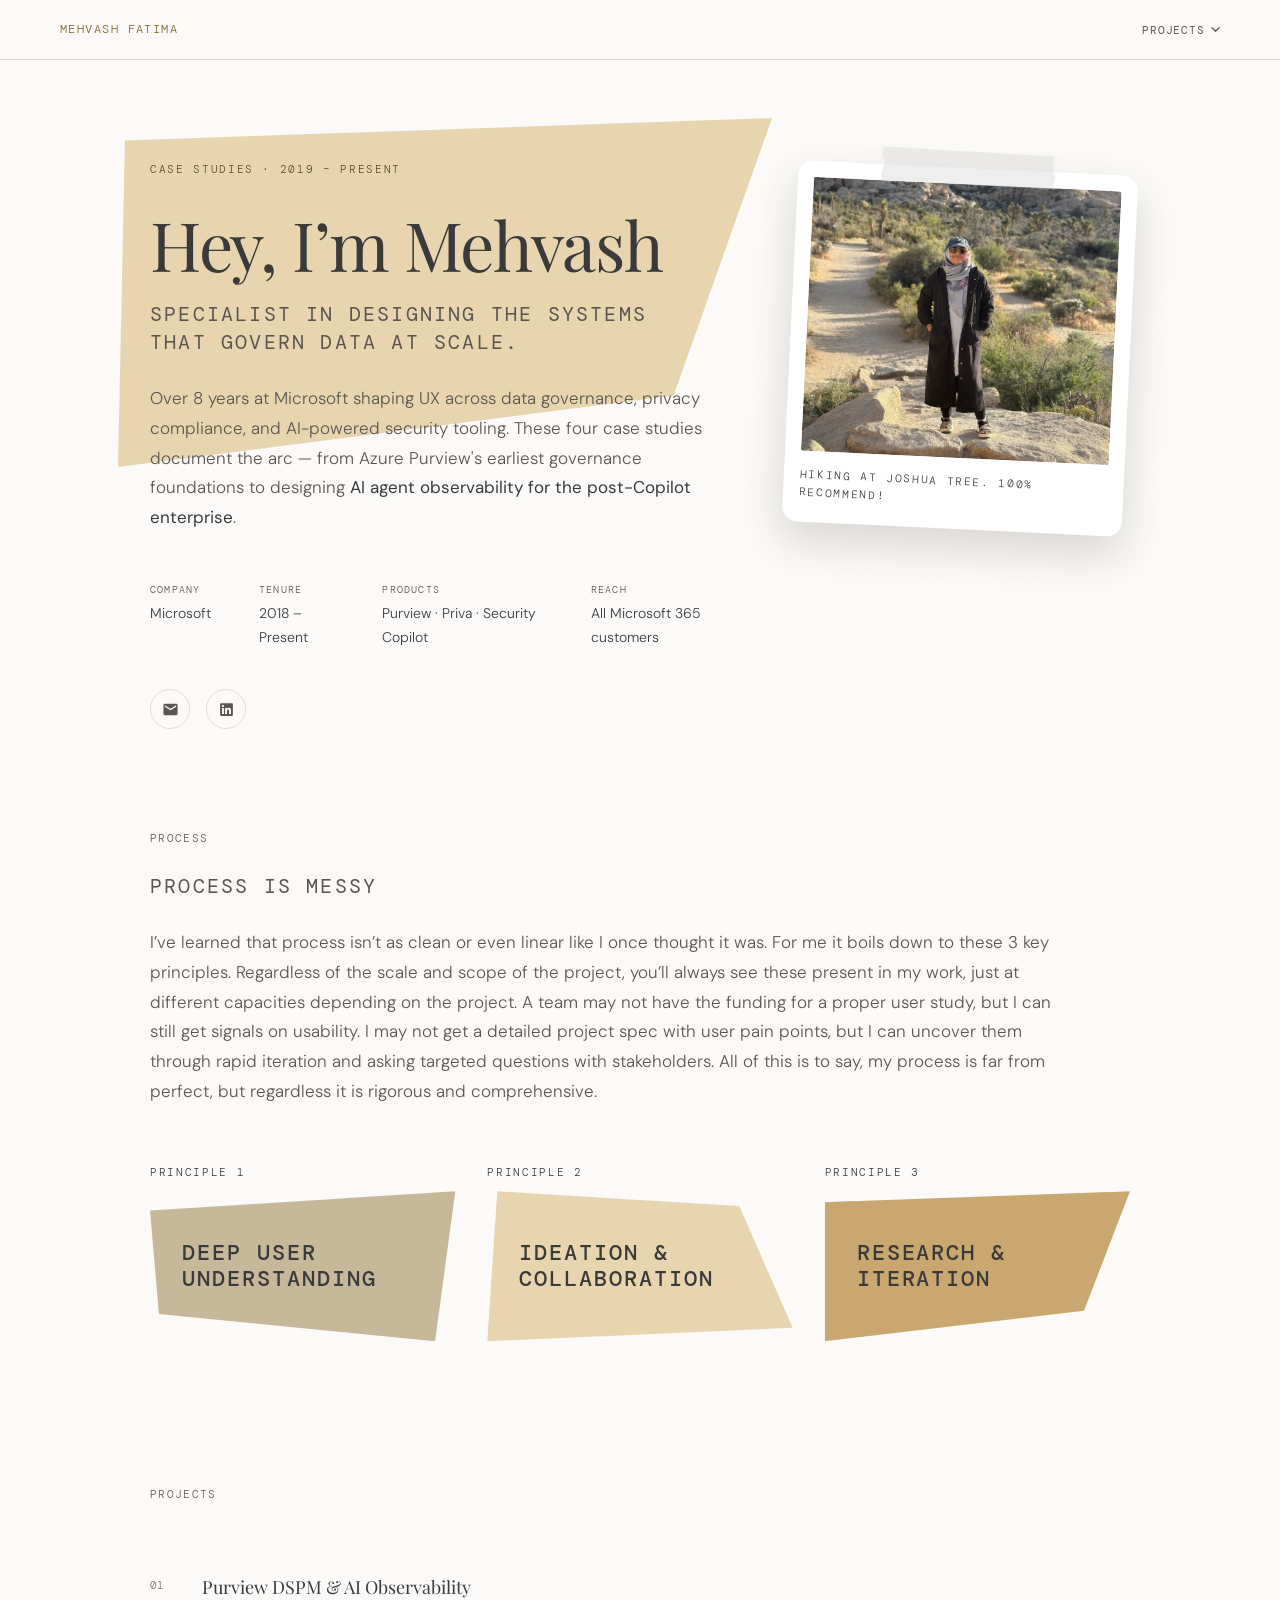
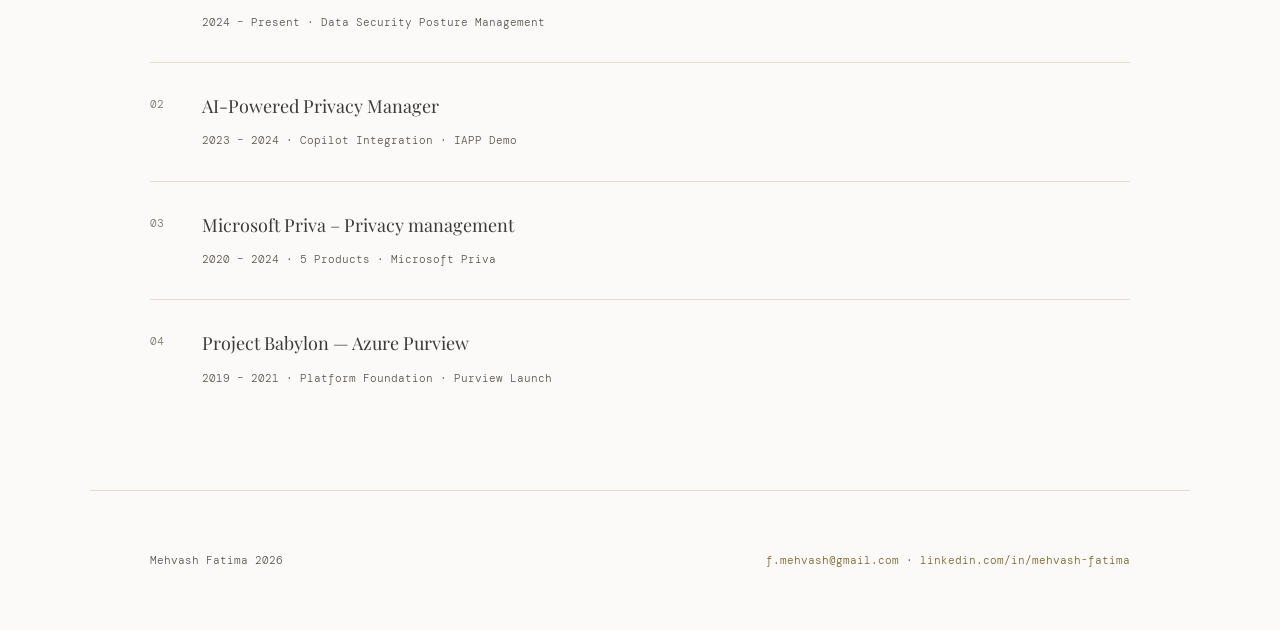
==== index.html @ b5fbb994 "Drop the hero polaroid on phones Below 620px — the breakpoint the rest of the phone overrides alread" ====
<!DOCTYPE html>
<html lang="en">
<head>
<meta charset="UTF-8">
<meta name="viewport" content="width=device-width, initial-scale=1.0">
<title>Portfolio · Mehvash Fatima</title>
<link rel="preconnect" href="https://fonts.googleapis.com">
<link href="https://fonts.googleapis.com/css2?family=Playfair+Display:ital,wght@0,400;0,700;1,400&family=DM+Sans:wght@300;400;500&family=DM+Mono:wght@400;500&display=swap" rel="stylesheet">
<style>
  *, *::before, *::after { box-sizing: border-box; margin: 0; padding: 0; }

  :root {
    /* Light palette. Every ink/accent value below clears WCAG AA (4.5:1) on the
       darkest surface it can land on (--tag-bg), not just on --bg. */
    --bg:        #FBFAF8;
    --surface:   #F5F1EA;
    --border:    #E3DCCE;
    --card:      #FFFFFF;
    --ink:       #3A3A3A;
    --muted:     #5C554F;
    --accent:    #7D6428;
    --highlight: #5E4A1C;
    --tag-bg:    #F0EAE0;
    /* Ghosted numerals. Light enough to stay background texture, dark
       enough to pass: --numeral 4.69:1 for 11px text, --numeral-display
       3.40:1 which clears large-text AA at 72px. Previously both used
       --border, which sat at 1.31:1. */
    --numeral:   #767068;
    --numeral-display: #8E8780;
    --final-tag: #A9C9A4;
    /* Angular "torn paper" fills. --wash backs the hero headline; the
       numbered three back the process principles. */
    --wash:      #E8D5B0;
    --wash-1:    #C8B89A;
    --wash-2:    #E8D5B0;
    --wash-3:    #C8A870;
    --serif:     'Playfair Display', Georgia, serif;
    --sans:      'DM Sans', sans-serif;
    --mono:      'DM Mono', monospace;
  }

  /* Honour the OS "reduce motion" setting: opt in rather than opt out. */
  @media (prefers-reduced-motion: no-preference) {
    html { scroll-behavior: smooth; }
  }

  body {
    background: var(--bg);
    color: var(--ink);
    font-family: var(--sans);
    font-weight: 300;
    line-height: 1.7;
    -webkit-font-smoothing: antialiased;
  }

  /* ── NAV ── */
  nav {
    position: fixed;
    top: 0; left: 0; right: 0;
    z-index: 100;
    background: rgba(251,250,248,0.92);
    backdrop-filter: blur(12px);
    border-bottom: 1px solid var(--border);
    padding: 0 60px;
    height: 60px;
    display: flex;
    align-items: center;
    justify-content: space-between;
  }

  .nav-name {
    font-family: var(--mono);
    font-size: 12px;
    letter-spacing: 0.12em;
    color: var(--accent);
    text-transform: uppercase;
    text-decoration: none;
  }

  .nav-links {
    display: flex;
    align-items: center;
    gap: 32px;
    list-style: none;
  }

  .nav-links > a {
    font-family: var(--mono);
    font-size: 11px;
    color: var(--muted);
    text-decoration: none;
    letter-spacing: 0.08em;
    text-transform: uppercase;
    transition: color 0.2s;
  }

  .nav-links > a:hover { color: var(--ink); }

  /* ── NAV DROPDOWN ── */
  .nav-dropdown {
    position: relative;
  }

  .nav-dropdown-trigger {
    display: flex;
    align-items: center;
    gap: 6px;
    background: none;
    border: none;
    cursor: pointer;
    font-family: var(--mono);
    font-size: 11px;
    color: var(--muted);
    letter-spacing: 0.08em;
    text-transform: uppercase;
    transition: color 0.2s;
    padding: 0;
  }

  .nav-dropdown-trigger:hover,
  .nav-dropdown.open .nav-dropdown-trigger {
    color: var(--ink);
  }

  .nav-dropdown-trigger svg {
    width: 9px;
    height: 9px;
    transition: transform 0.2s ease;
  }

  .nav-dropdown.open .nav-dropdown-trigger svg {
    transform: rotate(180deg);
  }

  .nav-dropdown-menu {
    position: absolute;
    top: calc(100% + 18px);
    right: 0;
    background: var(--surface);
    border: 1px solid var(--border);
    border-radius: 4px;
    min-width: 280px;
    padding: 8px;
    opacity: 0;
    visibility: hidden;
    transform: translateY(-6px);
    transition: opacity 0.18s ease, transform 0.18s ease, visibility 0.18s;
    box-shadow: 0 16px 40px rgba(60,50,35,0.14);
  }

  .nav-dropdown.open .nav-dropdown-menu {
    opacity: 1;
    visibility: visible;
    transform: translateY(0);
  }

  /* Extra safety net for very narrow screens: anchor to the viewport
     rather than the trigger, in case the trigger-aligned menu is still
     wider than the available space. */
  @media (max-width: 860px) {
    .nav-dropdown-menu {
      position: fixed;
      top: 76px;
      left: 20px;
      right: 20px;
      min-width: 0;
      width: auto;
    }
  }

  .nav-dropdown-menu a {
    display: flex;
    align-items: flex-start;
    gap: 10px;
    padding: 10px 12px;
    border-radius: 3px;
    text-decoration: none;
    transition: background 0.15s;
  }

  .nav-dropdown-menu a:hover {
    background: var(--tag-bg);
  }

  .nav-dropdown-menu .proj-num {
    font-family: var(--mono);
    font-size: 10px;
    color: var(--accent);
    letter-spacing: 0.1em;
    flex-shrink: 0;
    padding-top: 2px;
  }

  .nav-dropdown-menu .proj-content {
    display: block;
    flex: 1;
    min-width: 0;
  }

  .nav-dropdown-menu .proj-title {
    display: block;
    font-family: var(--sans);
    font-size: 13px;
    color: var(--ink);
    line-height: 1.4;
  }

  .nav-dropdown-menu .proj-meta {
    display: block;
    font-family: var(--mono);
    font-size: 10px;
    color: var(--muted);
    margin-top: 3px;
  }

  /* ── HERO ── */
  /* Two columns on desktop: copy on the left, polaroid on the right. The photo
     column is sized in ch-free absolutes because the polaroid is a fixed piece
     of art, while the copy column takes the remaining space. */
  .hero {
    padding: 160px 60px 100px;
    max-width: 1100px;
    margin: 0 auto;
    display: grid;
    grid-template-columns: minmax(0, 1fr) 340px;
    gap: 56px;
    align-items: start;
  }

  /* Entrance animation only, matching the case-study pages. All three sections
     play at load rather than waiting to be scrolled to. The resting state is
     visible: opacity 0 lives inside the keyframe, never on the element. */
  .hero,
  .process-section,
  .toc-section {
    animation: fadeUp 0.6s ease both;
  }

  .process-section { animation-delay: 0.1s; }
  .toc-section { animation-delay: 0.2s; }

  @media (prefers-reduced-motion: reduce) {
    .hero,
    .process-section,
    .toc-section { animation: none; }
  }

  /* The angular wash behind the headline. Drawn with clip-path rather than the
     exported SVG so it scales with the column: Figma sets the shape to
     preserveAspectRatio="none", so the percentage points below are the exact
     same geometry, just resolution-independent. Purely decorative — it is a
     pseudo-element and never enters the accessibility tree. */
  .hero-body {
    position: relative;
  }

  .hero-body::before {
    content: "";
    position: absolute;
    /* Bleeds past the text on the left, but never past the section padding —
       a fixed -32px would force a horizontal scrollbar on a phone. */
    left: calc(-1 * min(32px, 4vw));
    top: -42px;
    width: min(799px, 112%);
    height: clamp(250px, 33vw, 349px);
    background: var(--wash);
    clip-path: polygon(1.06% 6.45%, 100% 0%, 84.93% 79.55%, 0% 100%);
    z-index: 0;
  }

  /* Lift the copy above the wash. */
  .hero-body > * {
    position: relative;
    z-index: 1;
  }

  /* --highlight rather than --accent: this sits on the tan wash, where
     --accent falls to 3.91:1. */
  .hero-eyebrow {
    font-family: var(--mono);
    font-size: 11px;
    letter-spacing: 0.15em;
    color: var(--highlight);
    text-transform: uppercase;
    margin-bottom: 28px;
  }

  /* Capped below the Figma 78px: there the polaroid floats outside the content
     column so the headline gets all 980px, whereas here the two share a grid.
     `balance` keeps the break tidy if it does wrap on a narrow screen. */
  .hero h1 {
    font-family: var(--serif);
    font-size: clamp(42px, 5.4vw, 68px);
    font-weight: 400;
    line-height: 1.08;
    letter-spacing: -0.02em;
    color: var(--ink);
    margin-bottom: 20px;
    text-wrap: balance;
  }

  /* Mono, uppercase, letterspaced — the same treatment as the "Process is
     Messy" heading, so the two read as one voice. Shared rather than
     duplicated because they are the same typographic object. */
  .hero-tagline,
  .process-section h2 {
    font-family: var(--mono);
    font-size: clamp(15px, 1.6vw, 20px);
    font-weight: 400;
    letter-spacing: 0.11em;
    line-height: 1.4;
    text-transform: uppercase;
    color: var(--muted);
  }

  .hero-tagline {
    max-width: 42ch;
    margin-bottom: 28px;
  }

  .hero-summary {
    font-size: 17px;
    line-height: 1.75;
    color: var(--muted);
    max-width: 640px;
    margin-bottom: 48px;
  }

  .hero-summary strong { color: var(--ink); font-weight: 400; }

  .hero-meta {
    display: flex;
    gap: 48px;
  }

  .meta-item {
    display: flex;
    flex-direction: column;
    gap: 4px;
  }

  .meta-label {
    font-family: var(--mono);
    font-size: 10px;
    letter-spacing: 0.12em;
    color: var(--muted);
    text-transform: uppercase;
  }

  .meta-value {
    font-size: 14px;
    color: var(--ink);
  }

  @media (max-width: 860px) {
    .hero-meta {
      display: grid;
      grid-template-columns: 1fr 1fr;
      gap: 24px 32px;
    }
  }

  /* ── TOC ── */
  .toc-section {
    max-width: 1100px;
    margin: 0 auto;
    padding: 72px 60px;
    border-bottom: 1px solid var(--border);
  }

  /* Section eyebrow, shared by "Process" and "Projects". */
  .toc-label,
  .process-label {
    font-family: var(--mono);
    font-size: 11px;
    letter-spacing: 0.12em;
    color: var(--muted);
    text-transform: uppercase;
    margin-bottom: 40px;
  }

  .process-label { margin-bottom: 24px; }

  .toc-grid {
    display: flex;
    flex-direction: column;
  }

  .toc-item {
    display: flex;
    align-items: flex-start;
    gap: 24px;
    padding: 28px 0;
    border-top: 1px solid var(--border);
    text-decoration: none;
    transition: all 0.2s;
  }

  .toc-item:first-child { border-top: none; }

  .toc-item:hover .toc-item-title { color: var(--highlight); }
  .toc-item:hover .toc-num { color: var(--accent); }

  .toc-num {
    font-family: var(--mono);
    font-size: 11px;
    color: var(--numeral);
    min-width: 28px;
    padding-top: 4px;
    transition: color 0.2s;
  }

  .toc-item-content { flex: 1; min-width: 0; }

  .toc-item-title {
    font-family: var(--serif);
    font-size: 18px;
    color: var(--ink);
    transition: color 0.2s;
    display: block;
    margin-bottom: 4px;
  }

  .toc-item-meta {
    font-family: var(--mono);
    font-size: 11px;
    color: var(--muted);
  }

  /* ── CASE STUDY ── */
  .case-study {
    max-width: 1100px;
    margin: 0 auto;
    padding: 100px 60px;
    animation: fadeUp 0.6s ease both;
  }

  @media (prefers-reduced-motion: reduce) {
    .case-study { animation: none; }
  }

  .cs-header {
    display: grid;
    grid-template-columns: 80px 1fr;
    gap: 0 40px;
    margin-bottom: 64px;
    align-items: start;
  }

  .cs-eyebrow-mobile {
    display: none;
  }

  @media (max-width: 860px) {
    .cs-header {
      grid-template-columns: 1fr;
    }

    .cs-eyebrow-mobile {
      display: block;
      grid-column: 1;
      font-family: var(--mono);
      font-size: 11px;
      letter-spacing: 0.12em;
      color: var(--accent);
      text-transform: uppercase;
      margin-bottom: 20px;
    }

    .cs-header-content .cs-eyebrow {
      display: none;
    }
  }

  .cs-number {
    font-family: var(--serif);
    font-size: 72px;
    color: var(--numeral-display);
    line-height: 1;
    padding-top: 4px;
    font-weight: 400;
  }

  .cs-header-content {}

  .cs-eyebrow {
    font-family: var(--mono);
    font-size: 11px;
    letter-spacing: 0.12em;
    color: var(--accent);
    text-transform: uppercase;
    margin-bottom: 12px;
  }

  .cs-title {
    font-family: var(--serif);
    font-size: clamp(28px, 4vw, 48px);
    font-weight: 400;
    line-height: 1.15;
    color: var(--ink);
    margin-bottom: 16px;
  }

  .cs-subtitle {
    font-size: 15px;
    color: var(--muted);
    margin-bottom: 28px;
    font-family: var(--mono);
  }

  .cs-tags {
    display: flex;
    flex-wrap: wrap;
    gap: 8px;
  }

  .tag {
    background: var(--tag-bg);
    border: 1px solid var(--border);
    color: var(--muted);
    font-family: var(--mono);
    font-size: 10px;
    letter-spacing: 0.08em;
    text-transform: uppercase;
    padding: 5px 12px;
    border-radius: 2px;
  }

  /* ── CS BODY ── */
  .cs-body {
    display: grid;
    grid-template-columns: 1fr 280px;
    gap: 80px;
    align-items: start;
  }

  .cs-main {}

  .cs-section {
    margin-bottom: 48px;
  }

  .cs-section-label {
    font-family: var(--mono);
    font-size: 10px;
    font-weight: 400;
    letter-spacing: 0.14em;
    color: var(--accent);
    text-transform: uppercase;
    margin-bottom: 16px;
    display: flex;
    align-items: center;
    gap: 12px;
  }

  .cs-section-label::after {
    content: '';
    flex: 1;
    height: 1px;
    background: var(--border);
  }

  .cs-section p {
    font-size: 15.5px;
    line-height: 1.8;
    color: var(--muted);
    margin-bottom: 16px;
  }

  .cs-section p:last-child { margin-bottom: 0; }

  .cs-section strong {
    color: var(--ink);
    font-weight: 500;
  }

  /* ── SIDEBAR: desktop default = original separate boxes, non-collapsible ── */
  .cs-sidebar {}

  .cs-sidebar-mobile {
    display: none;
  }

  .cs-sidebar-details {
    border: none;
    background: none;
    border-radius: 0;
  }

  .cs-sidebar-summary {
    display: none;
  }

  .cs-sidebar-content {
    padding: 0;
    display: flex;
    flex-direction: column;
  }

  .sidebar-block {
    background: var(--surface);
    border: 1px solid var(--border);
    border-radius: 4px;
    padding: 24px;
    margin-bottom: 16px;
  }

  .cs-sidebar-content .sidebar-block:first-child {
    padding-top: 24px;
  }

  /* ── SIDEBAR: mobile = single collapsible unified box, shown above main content ── */
  @media (max-width: 860px) {
    .cs-body {
      grid-template-columns: 1fr;
      gap: 40px;
    }

    .cs-sidebar {
      display: none;
    }

    .cs-sidebar-mobile {
      display: block;
      max-width: 1100px;
      margin: 0 auto 56px;
    }

    .cs-sidebar-mobile .cs-sidebar-details {
      border: 1px solid var(--border);
      border-radius: 4px;
      background: var(--surface);
      overflow: hidden;
    }

    .cs-sidebar-mobile .cs-sidebar-summary {
      display: flex;
      cursor: pointer;
      padding: 18px 24px;
      font-family: var(--mono);
      font-size: 10px;
      letter-spacing: 0.12em;
      text-transform: uppercase;
      color: var(--muted);
      justify-content: space-between;
      align-items: center;
      list-style: none;
      user-select: none;
    }

    .cs-sidebar-mobile .cs-sidebar-summary::-webkit-details-marker { display: none; }

    .cs-sidebar-mobile .cs-sidebar-summary::after {
      content: '';
      width: 8px;
      height: 8px;
      border-right: 1.4px solid var(--muted);
      border-bottom: 1.4px solid var(--muted);
      transform: rotate(45deg);
      transition: transform 0.2s ease;
      flex-shrink: 0;
    }

    .cs-sidebar-mobile .cs-sidebar-details[open] .cs-sidebar-summary::after {
      transform: rotate(-135deg);
    }

    .cs-sidebar-mobile .cs-sidebar-content {
      padding: 0 24px 24px;
      display: block;
    }

    .cs-sidebar-mobile .sidebar-block {
      background: none;
      border: none;
      border-top: 1px solid var(--border);
      border-radius: 0;
      padding: 20px 0;
      margin-bottom: 0;
    }

    .cs-sidebar-mobile .cs-sidebar-content .sidebar-block:first-child {
      border-top: none;
      padding-top: 4px;
    }
  }

  .sidebar-label {
    font-family: var(--mono);
    font-size: 10px;
    letter-spacing: 0.12em;
    color: var(--muted);
    text-transform: uppercase;
    margin-bottom: 12px;
  }

  .sidebar-value {
    font-size: 14px;
    color: var(--ink);
    line-height: 1.6;
  }

  .sidebar-value.large {
    font-family: var(--serif);
    font-size: 36px;
    color: var(--highlight);
    line-height: 1;
    margin-bottom: 6px;
  }

  .sidebar-value.large + .sidebar-sub {
    font-size: 12px;
    color: var(--muted);
    line-height: 1.5;
  }

  .stat-row {
    display: flex;
    flex-direction: column;
    gap: 20px;
  }

  .stat-item {}

  .role-pill {
    display: inline-block;
    background: rgba(125,100,40,0.07);
    border: 1px solid rgba(125,100,40,0.28);
    color: var(--accent);
    font-family: var(--mono);
    font-size: 11px;
    padding: 4px 10px;
    border-radius: 2px;
    margin-bottom: 8px;
  }

  /* ── FOOTER ── */
  footer {
    max-width: 1100px;
    margin: 0 auto;
    padding: 60px;
    display: flex;
    justify-content: space-between;
    align-items: center;
  }

  footer p {
    font-family: var(--mono);
    font-size: 11px;
    color: var(--muted);
  }

  footer a {
    color: var(--accent);
    text-decoration: none;
  }

  /* ── SCROLL ANIMATION ── */
  @keyframes fadeUp {
    from { opacity: 0; transform: translateY(24px); }
    to   { opacity: 1; transform: translateY(0); }
  }

  /* ── LIGHTBOX ── */
  .cs-figure img,
  .sidebar-img-real img {
    cursor: zoom-in;
    transition: opacity 0.15s ease;
  }

  .cs-figure img:hover,
  .sidebar-img-real img:hover {
    opacity: 0.92;
  }

  #lightbox-overlay {
    display: none;
    position: fixed;
    inset: 0;
    background: rgba(10, 10, 10, 0.94);
    z-index: 9999;
    align-items: center;
    justify-content: center;
    padding: 48px;
    cursor: zoom-out;
  }

  #lightbox-overlay.active {
    display: flex;
  }

  #lightbox-overlay img {
    max-width: 92vw;
    max-height: 88vh;
    object-fit: contain;
    border-radius: 3px;
    box-shadow: 0 24px 64px rgba(0, 0, 0, 0.5);
    cursor: default;
  }

  #lightbox-close {
    position: fixed;
    top: 20px;
    right: 28px;
    color: #F2EDE4;
    font-family: var(--sans);
    font-size: 15px;
    letter-spacing: 0.05em;
    text-transform: uppercase;
    background: rgba(255, 255, 255, 0.08);
    border: 1px solid rgba(255, 255, 255, 0.2);
    border-radius: 3px;
    padding: 8px 14px;
    cursor: pointer;
  }

  #lightbox-close:hover {
    background: rgba(255, 255, 255, 0.16);
  }

  #lightbox-caption {
    position: fixed;
    bottom: 24px;
    left: 0;
    right: 0;
    text-align: center;
    color: #A9A29B;
    font-family: var(--sans);
    font-size: 13px;
    padding: 0 60px;
  }

  .cs-figure {
    margin: 32px 0;
  }

  .cs-figure img {
    width: 100%;
    display: block;
    border-radius: 4px;
    border: 1px solid var(--border);
    background: var(--surface);
  }

  .cs-figure-tag {
    display: inline-block;
    font-family: var(--mono);
    font-size: 9.5px;
    letter-spacing: 0.1em;
    text-transform: uppercase;
    color: var(--bg);
    background: var(--accent);
    padding: 3px 8px;
    border-radius: 2px;
    margin-bottom: 10px;
  }

  .cs-figure-tag.final { background: var(--final-tag); color: #16241a; }

  .cs-figure-caption {
    font-family: var(--sans);
    font-size: 12.5px;
    line-height: 1.6;
    color: var(--muted);
    margin-top: 10px;
  }

  .cs-hero-image {
    max-width: 1100px;
    margin: 0 auto 64px;
  }

  .cs-hero-image img {
    width: 100%;
    display: block;
    border-radius: 5px;
    border: 1px solid var(--border);
    box-shadow: 0 18px 44px rgba(60,50,35,0.13);
  }

  .cs-figure.two-up-real {
    display: grid;
    grid-template-columns: 1fr 1fr;
    gap: 20px;
    align-items: start;
  }

  .cs-figure.two-up-real .cs-figure-col img { width: 100%; }

  @media (max-width: 760px) {
    .cs-figure.two-up-real { grid-template-columns: 1fr; }
  }

  .sidebar-img-real img {
    width: 100%;
    display: block;
    border-radius: 4px;
    border: 1px solid var(--border);
    margin-bottom: 10px;
  }

  .sidebar-img-real-caption {
    font-family: var(--sans);
    font-size: 11.5px;
    line-height: 1.55;
    color: var(--muted);
  }

  /* ── HERO CONTACT ICONS ── */
  .hero-contact {
    display: flex;
    gap: 16px;
    margin-top: 40px;
  }

  .hero-contact a {
    display: flex;
    align-items: center;
    justify-content: center;
    width: 40px;
    height: 40px;
    border: 1px solid var(--border);
    border-radius: 50%;
    color: var(--muted);
    transition: color 0.2s, border-color 0.2s, background 0.2s;
  }

  .hero-contact a:hover {
    color: var(--bg);
    background: var(--accent);
    border-color: var(--accent);
  }

  .hero-contact svg {
    width: 17px;
    height: 17px;
  }

  /* Polaroid. `position: relative` anchors the tape strip, and the extra
     bottom padding is the caption well. */
  .about-photo-card {
    position: relative;
    background: var(--card);
    border-radius: 15px;
    padding: 16px 16px 20px;
    box-shadow: 0 18px 44px rgba(60,50,35,0.18);
    transform: rotate(2.73deg);
    margin-top: 8px;
  }

  /* Torn tape strip, straddling the top edge. Purely decorative, so it lives
     in a pseudo-element and never reaches the accessibility tree. */
  .about-photo-card::before {
    content: "";
    position: absolute;
    top: -17px;
    left: 50%;
    width: 176px;
    height: 34px;
    transform: translateX(-50%) rotate(0.65deg);
    background: url("assets/polaroid-tape.svg") center / contain no-repeat;
    pointer-events: none;
  }

  .about-photo-frame {
    width: 100%;
    /* Matches the Figma crop window (344 x 308) rather than the 3:4 source
       photo, so the framing stays landscape as designed. */
    aspect-ratio: 9 / 8;
    border-radius: 2px;
    overflow: hidden;
  }

  .about-photo-frame img {
    width: 100%;
    height: 100%;
    object-fit: cover;
    /* The source is a 3:4 portrait shown in a landscape window; 74% lands the
       crop on the band the design uses rather than centring on the sky. */
    object-position: center 74%;
    display: block;
  }

  .about-photo-caption {
    font-family: var(--mono);
    font-size: 11px;
    letter-spacing: 0.15em;
    line-height: 1.7;
    color: var(--ink);
    text-transform: uppercase;
    margin-top: 14px;
  }

  /* ── PROCESS ── */
  .process-section {
    max-width: 1100px;
    margin: 0 auto;
    padding: 0 60px 72px;
  }

  .process-section h2 { margin-bottom: 28px; }

  .process-intro {
    font-size: 17px;
    line-height: 1.75;
    color: var(--muted);
    max-width: 76ch;
    margin-bottom: 56px;
  }

  .process-grid {
    display: grid;
    grid-template-columns: repeat(3, 1fr);
    gap: 32px;
    list-style: none;
  }

  .process-item {
    display: flex;
    flex-direction: column;
    gap: 10px;
    min-width: 0;
  }

  .process-num {
    font-family: var(--mono);
    font-size: 11px;
    letter-spacing: 0.15em;
    text-transform: uppercase;
    color: var(--ink);
  }

  /* Each principle sits on its own torn-paper shape. Same reasoning as the hero
     wash: clip-path reproduces the exported vector exactly while staying fluid.
     The shape lives on a backing pseudo-element rather than on .process-card
     itself, because clip-path clips an element's text as well as its
     background — put it on the card and a long label gets sliced by the
     slanted edge instead of just sitting outside the tan. */
  .process-card {
    position: relative;
    display: flex;
    align-items: center;
    min-height: 150px;
    padding: 30px 32px;
  }

  .process-card::before {
    content: "";
    position: absolute;
    inset: 0;
    z-index: 0;
  }

  .process-item:nth-child(1) .process-card::before {
    background: var(--wash-1);
    clip-path: polygon(0% 12.76%, 100% 0%, 93.36% 100%, 2.93% 81.72%);
  }

  .process-item:nth-child(2) .process-card::before {
    background: var(--wash-2);
    clip-path: polygon(3.25% 0%, 82.51% 9.85%, 100% 90.88%, 0% 100%);
  }

  .process-item:nth-child(3) .process-card::before {
    background: var(--wash-3);
    clip-path: polygon(0% 7.2%, 100% 0%, 84.93% 79.55%, 0% 100%);
  }

  /* --ink rather than the design's #444: at 24px the label is large text and
     #444 would pass, but it scales below 24px on small screens and #444 drops
     to 4.31:1 on --wash-3. --ink holds 5.03:1 at any size. */
  .process-item-label {
    position: relative;
    z-index: 1;
    font-family: var(--mono);
    font-weight: 500;
    font-size: clamp(17px, 1.7vw, 24px);
    letter-spacing: 0.09em;
    line-height: 1.2;
    text-transform: uppercase;
    color: var(--ink);
    text-wrap: balance;
  }

  /* Below this the 360px photo column starves the copy column, so the hero
     collapses to one column and the polaroid drops under the text. */
  @media (max-width: 900px) {
    .hero {
      grid-template-columns: minmax(0, 1fr);
      gap: 48px;
    }

    .about-photo-card {
      /* Room for the rotation: a rotated card's bounding box is wider than the
         card, and without the reserve it forces a horizontal scrollbar. */
      max-width: min(340px, 100%);
      margin-top: 0;
    }

    .process-grid { grid-template-columns: repeat(2, 1fr); }
  }

  /* ── PHONE OVERRIDES ──
     Kept last in the stylesheet: these selectors have the same specificity as
     the base rules they override, so they only win by coming after them.
     On a phone the desktop gap between the hero and the project list is over
     190px of empty screen, which reads as the end of the page. */
  @media (max-width: 620px) {
    .hero { padding: 116px 28px 40px; }
    .hero-contact { margin-top: 28px; }

    /* The polaroid is a desktop flourish. On a phone it lands under the hero
       copy and pushes the project list further below the fold, so it goes.
       display:none rather than a visual-only hide: the photo carries no
       information the page needs, and hiding it from sighted users while
       leaving it in the accessibility tree would just be a mismatch. */
    .about-photo-card { display: none; }
    .toc-section { padding: 32px 28px 56px; }
    .toc-label { margin-bottom: 24px; }
    .process-section { padding: 0 28px 48px; }
    .process-intro { margin-bottom: 36px; }
    .process-grid {
      grid-template-columns: minmax(0, 1fr);
      gap: 24px;
    }
    /* One per row means each card is much wider than tall, which flattens the
       slant; less height keeps the proportion closer to the design. */
    .process-card {
      min-height: 116px;
      padding: 24px 28px;
    }
  }

  /* ── SKIP LINK ──
     Parked off-screen until focused, so a keyboard user can jump the fixed nav
     and its four-item dropdown instead of tabbing through them on every page. */
  .skip-link {
    position: absolute;
    left: 12px;
    top: -64px;
    z-index: 200;
    background: var(--accent);
    color: var(--bg);
    font-family: var(--mono);
    font-size: 12px;
    letter-spacing: 0.08em;
    text-transform: uppercase;
    text-decoration: none;
    padding: 10px 16px;
    border-radius: 3px;
    transition: top 0.15s ease;
  }

  .skip-link:focus { top: 12px; }

  /* Focus ring for every interactive element. :focus-visible rather than
     :focus so a mouse click does not leave a ring sitting behind. */
  /* --highlight, not --accent: the ring has to stay visible where it can land
     on the tan wash, and --accent only reaches 3.91:1 there. */
  a:focus-visible,
  button:focus-visible,
  [tabindex]:focus-visible {
    outline: 2px solid var(--highlight);
    outline-offset: 3px;
  }

  /* The lightbox keeps a dark overlay in the light theme, so the page accent is
     too dark to read as a ring against it. */
  #lightbox-overlay :focus-visible {
    outline: 2px solid #F2EDE4;
    outline-offset: 3px;
  }

  /* Focus target for the skip link; the ring would frame the whole page. */
  #main:focus { outline: none; }

  /* Zoomable images are real controls, so they take focus and show it. The
     hero polaroid is deliberately not one of them on this page. */
  .cs-figure img,
  .sidebar-img-real img { cursor: zoom-in; }

</style>
</head>
<body>
<a class="skip-link" href="#main">Skip to content</a>

<!-- LIGHTBOX -->
<div id="lightbox-overlay" role="dialog" aria-modal="true" aria-label="Image viewer" hidden>
  <button id="lightbox-close" type="button">Close ✕</button>
  <img id="lightbox-img" src="" alt="">
  <p id="lightbox-caption"></p>
</div>

<nav aria-label="Main">
  <a href="index.html" class="nav-name">Mehvash Fatima</a>
  <div class="nav-links">
    <div class="nav-dropdown">
      <button class="nav-dropdown-trigger" type="button">
        Projects
        <svg viewBox="0 0 10 6" fill="none" xmlns="http://www.w3.org/2000/svg"><path d="M1 1L5 5L9 1" stroke="currentColor" stroke-width="1.4" stroke-linecap="round" stroke-linejoin="round"/></svg>
      </button>
      <div class="nav-dropdown-menu">
        <a href="case-study-01-dspm.html">
          <span class="proj-num">01</span>
          <span class="proj-content">
            <span class="proj-title">Purview DSPM & AI Observability</span>
            <span class="proj-meta">2024 – Present · Data Security Posture Management</span>
          </span>
        </a>
        <a href="case-study-02-copilot.html">
          <span class="proj-num">02</span>
          <span class="proj-content">
            <span class="proj-title">AI-Powered Privacy Manager</span>
            <span class="proj-meta">2023 – 2024 · Copilot Integration · IAPP Demo</span>
          </span>
        </a>
        <a href="case-study-03-priva.html">
          <span class="proj-num">03</span>
          <span class="proj-content">
            <span class="proj-title">Microsoft Priva – Privacy Management</span>
            <span class="proj-meta">2020 – 2024 · 5 Products · Microsoft Priva</span>
          </span>
        </a>
        <a href="case-study-04-babylon.html">
          <span class="proj-num">04</span>
          <span class="proj-content">
            <span class="proj-title">Project Babylon — Azure Purview</span>
            <span class="proj-meta">2019 – 2021 · Platform Foundation · Purview Launch</span>
          </span>
        </a>
      </div>
    </div>
  </div>
</nav>

<main id="main" tabindex="-1">

<!-- HERO -->
<div class="hero">
 <div class="hero-body">
  <p class="hero-eyebrow">Case Studies · 2019 – Present</p>
  <h1>Hey, I’m Mehvash</h1>
  <p class="hero-tagline">Specialist in designing the systems that govern data at scale.</p>
  <p class="hero-summary">
    Over 8 years at Microsoft shaping UX across data governance, privacy compliance, and AI-powered security tooling. These four case studies document the arc — from Azure Purview's earliest governance foundations to designing <strong>AI agent observability for the post-Copilot enterprise</strong>.
  </p>
  <div class="hero-meta">
    <div class="meta-item"><span class="meta-label">Company</span><span class="meta-value">Microsoft</span></div>
    <div class="meta-item"><span class="meta-label">Tenure</span><span class="meta-value">2018 – Present</span></div>
    <div class="meta-item"><span class="meta-label">Products</span><span class="meta-value">Purview · Priva · Security Copilot</span></div>
    <div class="meta-item"><span class="meta-label">Reach</span><span class="meta-value">All Microsoft 365 customers</span></div>
  </div>
  <div class="hero-contact">
      <a href="mailto:f.mehvash@gmail.com" title="Email" aria-label="Email"><svg viewBox="0 0 24 24" fill="currentColor" xmlns="http://www.w3.org/2000/svg"><path d="M20 4H4c-1.1 0-1.99.9-1.99 2L2 18c0 1.1.9 2 2 2h16c1.1 0 2-.9 2-2V6c0-1.1-.9-2-2-2zm0 4-8 5-8-5V6l8 5 8-5v2z"/></svg></a>
      <a href="https://www.linkedin.com/in/mehvash-fatima/" title="LinkedIn" aria-label="LinkedIn" target="_blank" rel="noopener"><!-- viewBox padded to 32 units so this solid square glyph sits on the same
       keyline as the envelope: both icons are drawn on a 24-unit grid where a
       square reads correctly at 18 units and a landscape rectangle at 20x16.
       Padding here rather than shrinking the CSS size keeps one shared rule. --><svg viewBox="-4 -4 32 32" fill="currentColor" xmlns="http://www.w3.org/2000/svg"><path d="M20.447 20.452h-3.554v-5.569c0-1.328-.027-3.037-1.852-3.037-1.853 0-2.136 1.445-2.136 2.939v5.667H9.351V9h3.414v1.561h.046c.477-.9 1.637-1.85 3.37-1.85 3.601 0 4.267 2.37 4.267 5.455v6.286zM5.337 7.433c-1.144 0-2.063-.926-2.063-2.065 0-1.138.92-2.063 2.063-2.063 1.14 0 2.064.925 2.064 2.063 0 1.139-.925 2.065-2.064 2.065zm1.782 13.019H3.555V9h3.564v11.452zM22.225 0H1.771C.792 0 0 .774 0 1.729v20.542C0 23.227.792 24 1.771 24h20.451C23.2 24 24 23.227 24 22.271V1.729C24 .774 23.2 0 22.222 0h.003z"/></svg></a>
    </div>
 </div>

 <figure class="about-photo-card">
   <div class="about-photo-frame">
     <picture>
       <!-- The card is display:none below 620px, but a bare <img> is fetched
            there regardless — 242KB of photo a phone downloads and never
            renders. Pointing that range at an empty 1x1 keeps the bytes off
            the wire. The real image, its dimensions and its alt text are
            untouched for every viewport that actually shows the card. -->
       <source media="(max-width: 620px)" srcset="[data-uri]">
       <img src="assets/joshua-tree.jpg" width="675" height="900" loading="lazy" decoding="async"
            alt="Mehvash standing on a boulder on a desert trail in Joshua Tree National Park, wearing a long dark coat and cap, with Joshua trees and scrub behind her.">
     </picture>
   </div>
   <figcaption class="about-photo-caption">Hiking at Joshua Tree. 100% recommend!</figcaption>
 </figure>
</div>

<!-- PROCESS -->
<section class="process-section" aria-labelledby="process-heading">
  <p class="process-label">Process</p>
  <h2 id="process-heading">Process is Messy</h2>
  <p class="process-intro">
    I’ve learned that process isn’t as clean or even linear like I once thought it was. For me it boils down to these 3 key principles. Regardless of the scale and scope of the project, you’ll always see these present in my work, just at different capacities depending on the project. A team may not have the funding for a proper user study, but I can still get signals on usability. I may not get a detailed project spec with user pain points, but I can uncover them through rapid iteration and asking targeted questions with stakeholders. All of this is to say, my process is far from perfect, but regardless it is rigorous and comprehensive.
  </p>
  <ul class="process-grid">
    <li class="process-item">
      <span class="process-num">Principle 1</span>
      <div class="process-card">
        <span class="process-item-label">Deep User Understanding</span>
      </div>
    </li>
    <li class="process-item">
      <span class="process-num">Principle 2</span>
      <div class="process-card">
        <span class="process-item-label">Ideation &amp; Collaboration</span>
      </div>
    </li>
    <li class="process-item">
      <span class="process-num">Principle 3</span>
      <div class="process-card">
        <span class="process-item-label">Research &amp; Iteration</span>
      </div>
    </li>
  </ul>
</section>

<!-- TOC -->
<div class="toc-section">
  <p class="toc-label">Projects</p>
  <div class="toc-grid">
    <a href="case-study-01-dspm.html" class="toc-item">
      <span class="toc-num">01</span>
      <div class="toc-item-content">
        <span class="toc-item-title">Purview DSPM & AI Observability</span>
        <span class="toc-item-meta">2024 – Present · Data Security Posture Management</span>
      </div>
    </a>
    <a href="case-study-02-copilot.html" class="toc-item">
      <span class="toc-num">02</span>
      <div class="toc-item-content">
        <span class="toc-item-title">AI-Powered Privacy Manager</span>
        <span class="toc-item-meta">2023 – 2024 · Copilot Integration · IAPP Demo</span>
      </div>
    </a>
    <a href="case-study-03-priva.html" class="toc-item">
      <span class="toc-num">03</span>
      <div class="toc-item-content">
        <span class="toc-item-title">Microsoft Priva – Privacy management</span>
        <span class="toc-item-meta">2020 – 2024 · 5 Products · Microsoft Priva</span>
      </div>
    </a>
    <a href="case-study-04-babylon.html" class="toc-item">
      <span class="toc-num">04</span>
      <div class="toc-item-content">
        <span class="toc-item-title">Project Babylon — Azure Purview</span>
        <span class="toc-item-meta">2019 – 2021 · Platform Foundation · Purview Launch</span>
      </div>
    </a>
  </div>
</div>


<!-- FOOTER -->
</main>

<footer>
  <p>Mehvash Fatima 2026</p>
  <p><a href="mailto:f.mehvash@gmail.com">f.mehvash@gmail.com</a> · <a href="https://www.linkedin.com/in/mehvash-fatima/">linkedin.com/in/mehvash-fatima</a></p>
</footer>

<script src="assets/site.js"></script>

</body>
</html>
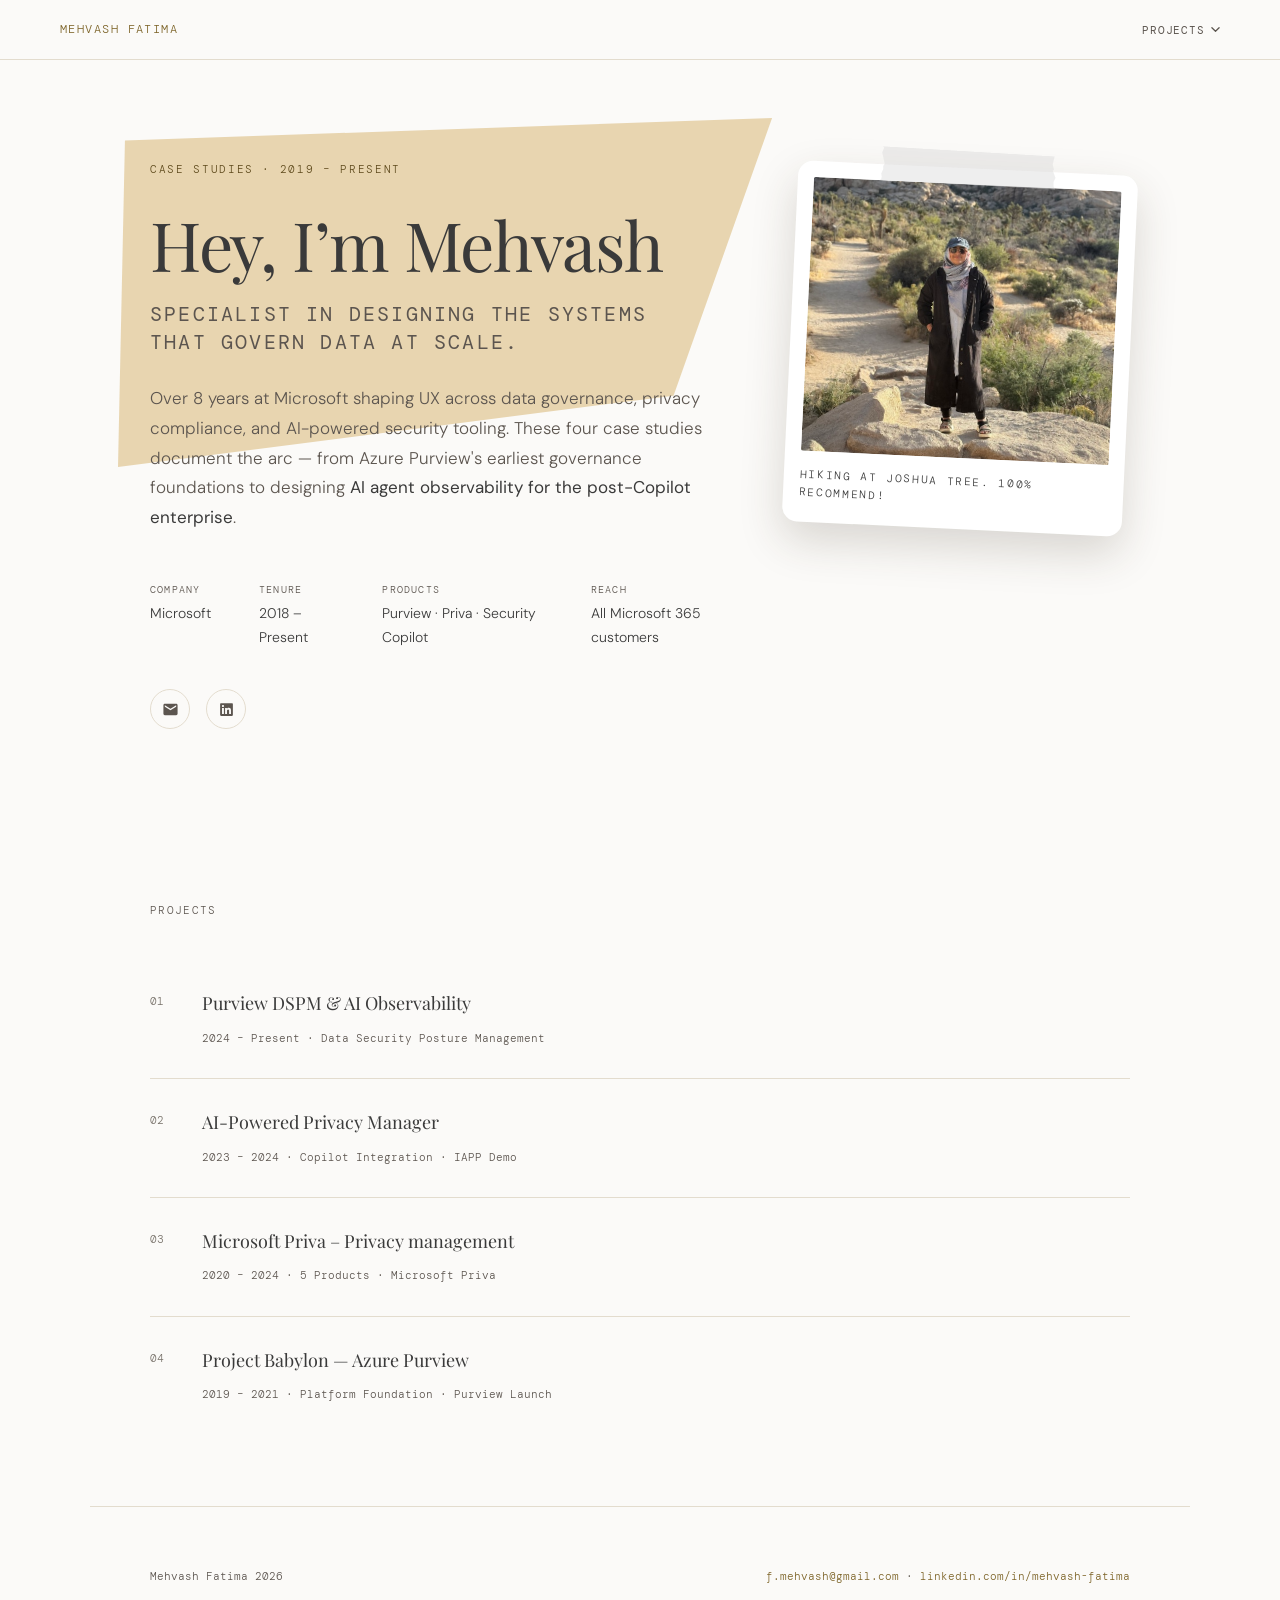
==== commit 854370d3: "Hide the process section pending a rework Hidden at every width, not just on phones, while the secti" ====
--- a/index.html
+++ b/index.html
@@ -997,6 +997,12 @@
     margin: 0 auto;
     padding: 0 60px 72px;
   }
+
+  /* Guard for the temporary `hidden` on this section. The UA rule behind
+     [hidden] is display:none at the lowest possible specificity, so any
+     display declaration added to .process-section later would silently
+     un-hide it. Harmless once the attribute is removed. */
+  .process-section[hidden] { display: none; }
 
   .process-section h2 { margin-bottom: 28px; }
 
@@ -1277,7 +1283,10 @@
 </div>
 
 <!-- PROCESS -->
-<section class="process-section" aria-labelledby="process-heading">
+<!-- Temporarily hidden at every width while this section is reworked. To bring
+     it back, delete the `hidden` attribute below — nothing else is stubbed out,
+     and the matching guard rule in the stylesheet is inert once it is gone. -->
+<section class="process-section" aria-labelledby="process-heading" hidden>
   <p class="process-label">Process</p>
   <h2 id="process-heading">Process is Messy</h2>
   <p class="process-intro">
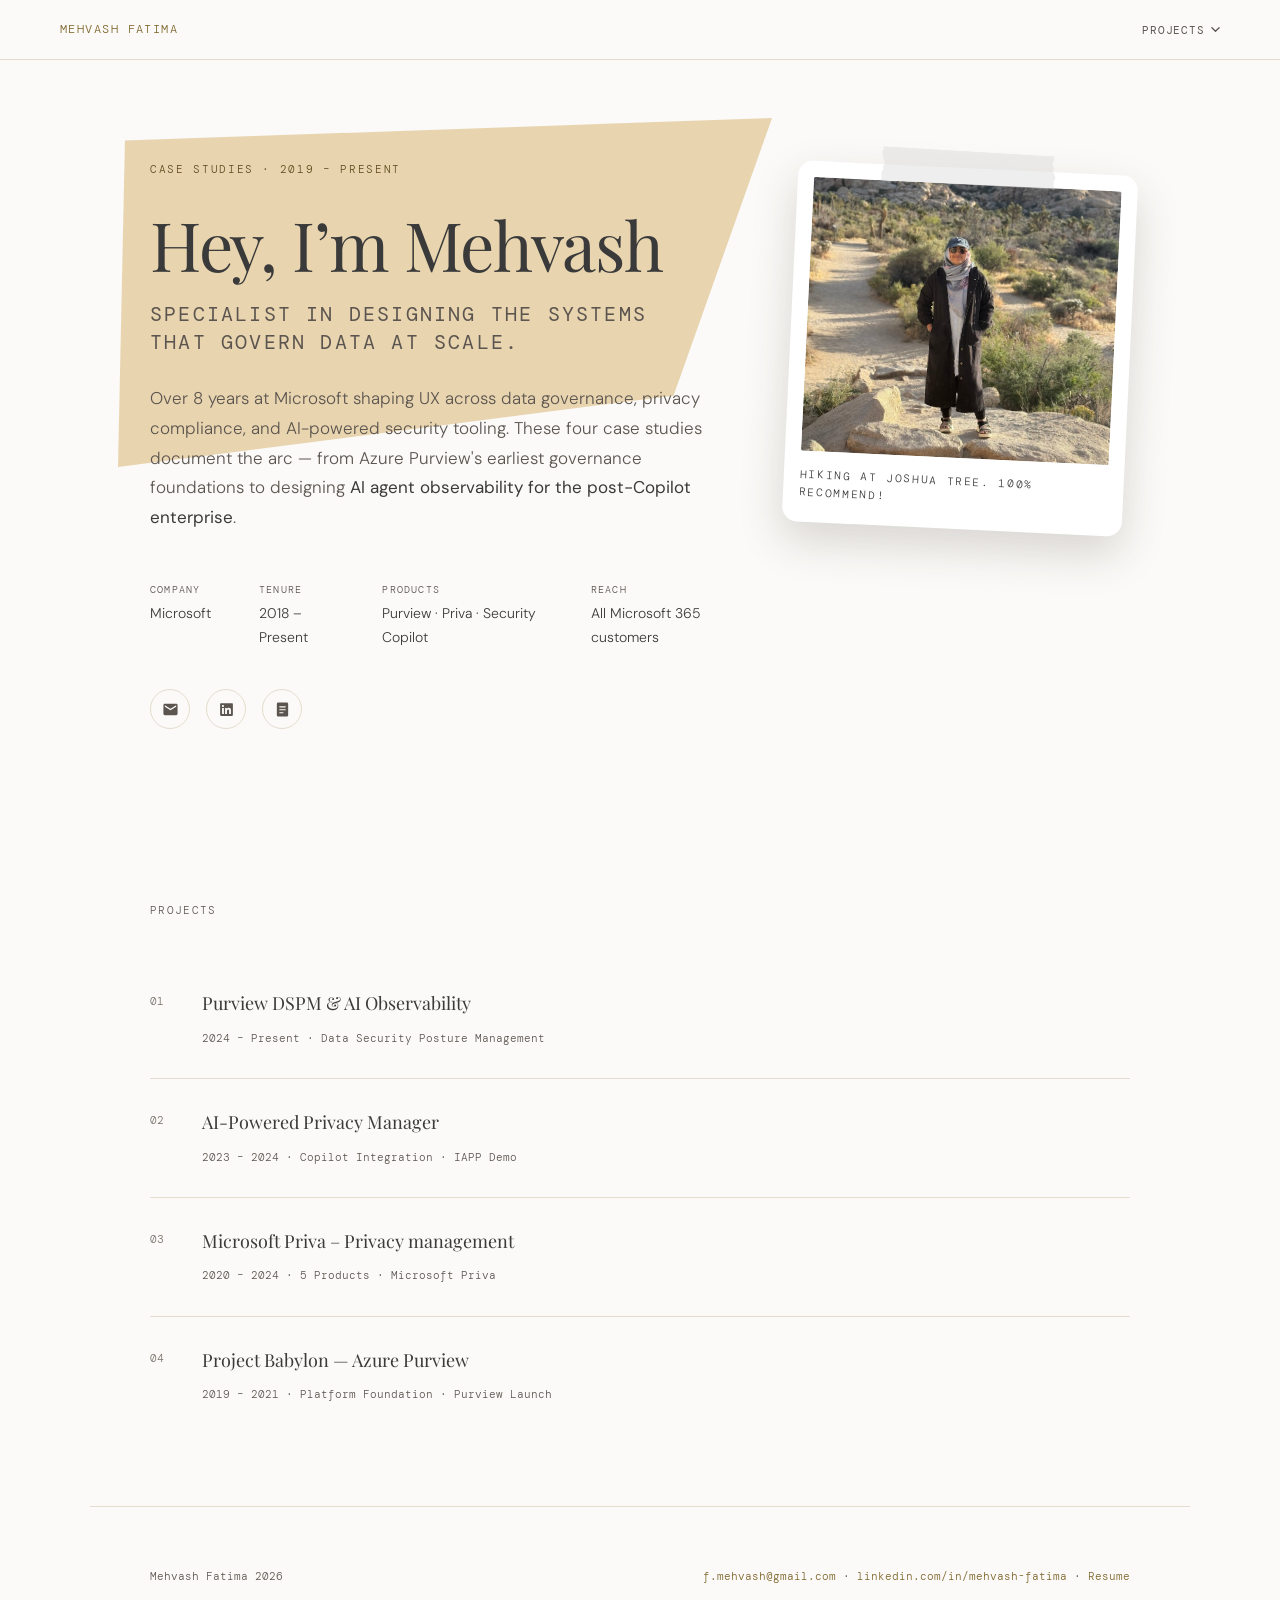
==== commit c58e2466: "Link the resume from the hero and every footer Adds mehvashfatima-resume.pdf and two routes to it: a" ====
--- a/index.html
+++ b/index.html
@@ -218,7 +218,10 @@
      column is sized in ch-free absolutes because the polaroid is a fixed piece
      of art, while the copy column takes the remaining space. */
   .hero {
-    padding: 160px 60px 100px;
+    /* Held in a variable because the wash below bleeds past the copy column
+       and has to know how much gutter is left to bleed into. */
+    --hero-pad: 60px;
+    padding: 160px var(--hero-pad) 100px;
     max-width: 1100px;
     margin: 0 auto;
     display: grid;
@@ -261,7 +264,16 @@
        a fixed -32px would force a horizontal scrollbar on a phone. */
     left: calc(-1 * min(32px, 4vw));
     top: -42px;
-    width: min(799px, 112%);
+    /* The left bleed is bounded above; the right one has to be too. 112% of the
+       copy column overhangs the right by more gutter than --hero-pad has to
+       give once the phone padding drops to 28px, which pushed a ~15px
+       horizontal scrollbar between roughly 520 and 620px wide.
+       The third term is the widest this can be with its right edge still
+       landing inside the page: the column, plus the gutter beside it, plus
+       whatever the left offset already pulled back. Measured against 100% of
+       the column rather than 100vw on purpose — vw counts the scrollbar
+       gutter, which would make the cap too generous by ~15px on desktop. */
+    width: min(799px, 112%, calc(100% + var(--hero-pad) + min(32px, 4vw)));
     height: clamp(250px, 33vw, 349px);
     background: var(--wash);
     clip-path: polygon(1.06% 6.45%, 100% 0%, 84.93% 79.55%, 0% 100%);
@@ -1112,7 +1124,10 @@
      On a phone the desktop gap between the hero and the project list is over
      190px of empty screen, which reads as the end of the page. */
   @media (max-width: 620px) {
-    .hero { padding: 116px 28px 40px; }
+    .hero {
+      --hero-pad: 28px;
+      padding: 116px var(--hero-pad) 40px;
+    }
     .hero-contact { margin-top: 28px; }
 
     /* The polaroid is a desktop flourish. On a phone it lands under the hero
@@ -1135,6 +1150,21 @@
       min-height: 116px;
       padding: 24px 28px;
     }
+  }
+
+  /* Visually hidden, still announced. Same technique the carousel counter
+     uses: kept in the layout at 1px and clipped, rather than display:none,
+     which would drop it from the accessibility tree along with the screen. */
+  .sr-only {
+    position: absolute;
+    width: 1px;
+    height: 1px;
+    margin: -1px;
+    padding: 0;
+    overflow: hidden;
+    clip-path: inset(50%);
+    white-space: nowrap;
+    border: 0;
   }
 
   /* ── SKIP LINK ──
@@ -1262,6 +1292,9 @@
        keyline as the envelope: both icons are drawn on a 24-unit grid where a
        square reads correctly at 18 units and a landscape rectangle at 20x16.
        Padding here rather than shrinking the CSS size keeps one shared rule. --><svg viewBox="-4 -4 32 32" fill="currentColor" xmlns="http://www.w3.org/2000/svg"><path d="M20.447 20.452h-3.554v-5.569c0-1.328-.027-3.037-1.852-3.037-1.853 0-2.136 1.445-2.136 2.939v5.667H9.351V9h3.414v1.561h.046c.477-.9 1.637-1.85 3.37-1.85 3.601 0 4.267 2.37 4.267 5.455v6.286zM5.337 7.433c-1.144 0-2.063-.926-2.063-2.065 0-1.138.92-2.063 2.063-2.063 1.14 0 2.064.925 2.064 2.063 0 1.139-.925 2.065-2.064 2.065zm1.782 13.019H3.555V9h3.564v11.452zM22.225 0H1.771C.792 0 0 .774 0 1.729v20.542C0 23.227.792 24 1.771 24h20.451C23.2 24 24 23.227 24 22.271V1.729C24 .774 23.2 0 22.222 0h.003z"/></svg></a>
+      <!-- Portrait glyph at 16x20, the mirror of the envelope's 20x16, so all
+           three sit on the same optical keyline. -->
+      <a href="mehvashfatima-resume.pdf" title="Resume (PDF)" aria-label="Resume (PDF, opens in a new tab)" target="_blank" rel="noopener"><svg viewBox="0 0 24 24" fill="currentColor" xmlns="http://www.w3.org/2000/svg"><path fill-rule="evenodd" clip-rule="evenodd" d="M6 2h12a2 2 0 0 1 2 2v16a2 2 0 0 1-2 2H6a2 2 0 0 1-2-2V4a2 2 0 0 1 2-2Zm1.6 5.4h8.8V9H7.6V7.4Zm0 4.2h8.8v1.6H7.6v-1.6Zm0 4.2h5.6v1.6H7.6v-1.6Z"/></svg></a>
     </div>
  </div>
 
@@ -1355,7 +1388,7 @@
 
 <footer>
   <p>Mehvash Fatima 2026</p>
-  <p><a href="mailto:f.mehvash@gmail.com">f.mehvash@gmail.com</a> · <a href="https://www.linkedin.com/in/mehvash-fatima/">linkedin.com/in/mehvash-fatima</a></p>
+  <p><a href="mailto:f.mehvash@gmail.com">f.mehvash@gmail.com</a> · <a href="https://www.linkedin.com/in/mehvash-fatima/">linkedin.com/in/mehvash-fatima</a> · <a href="mehvashfatima-resume.pdf" target="_blank" rel="noopener">Resume<span class="sr-only"> (PDF, opens in a new tab)</span></a></p>
 </footer>
 
 <script src="assets/site.js"></script>
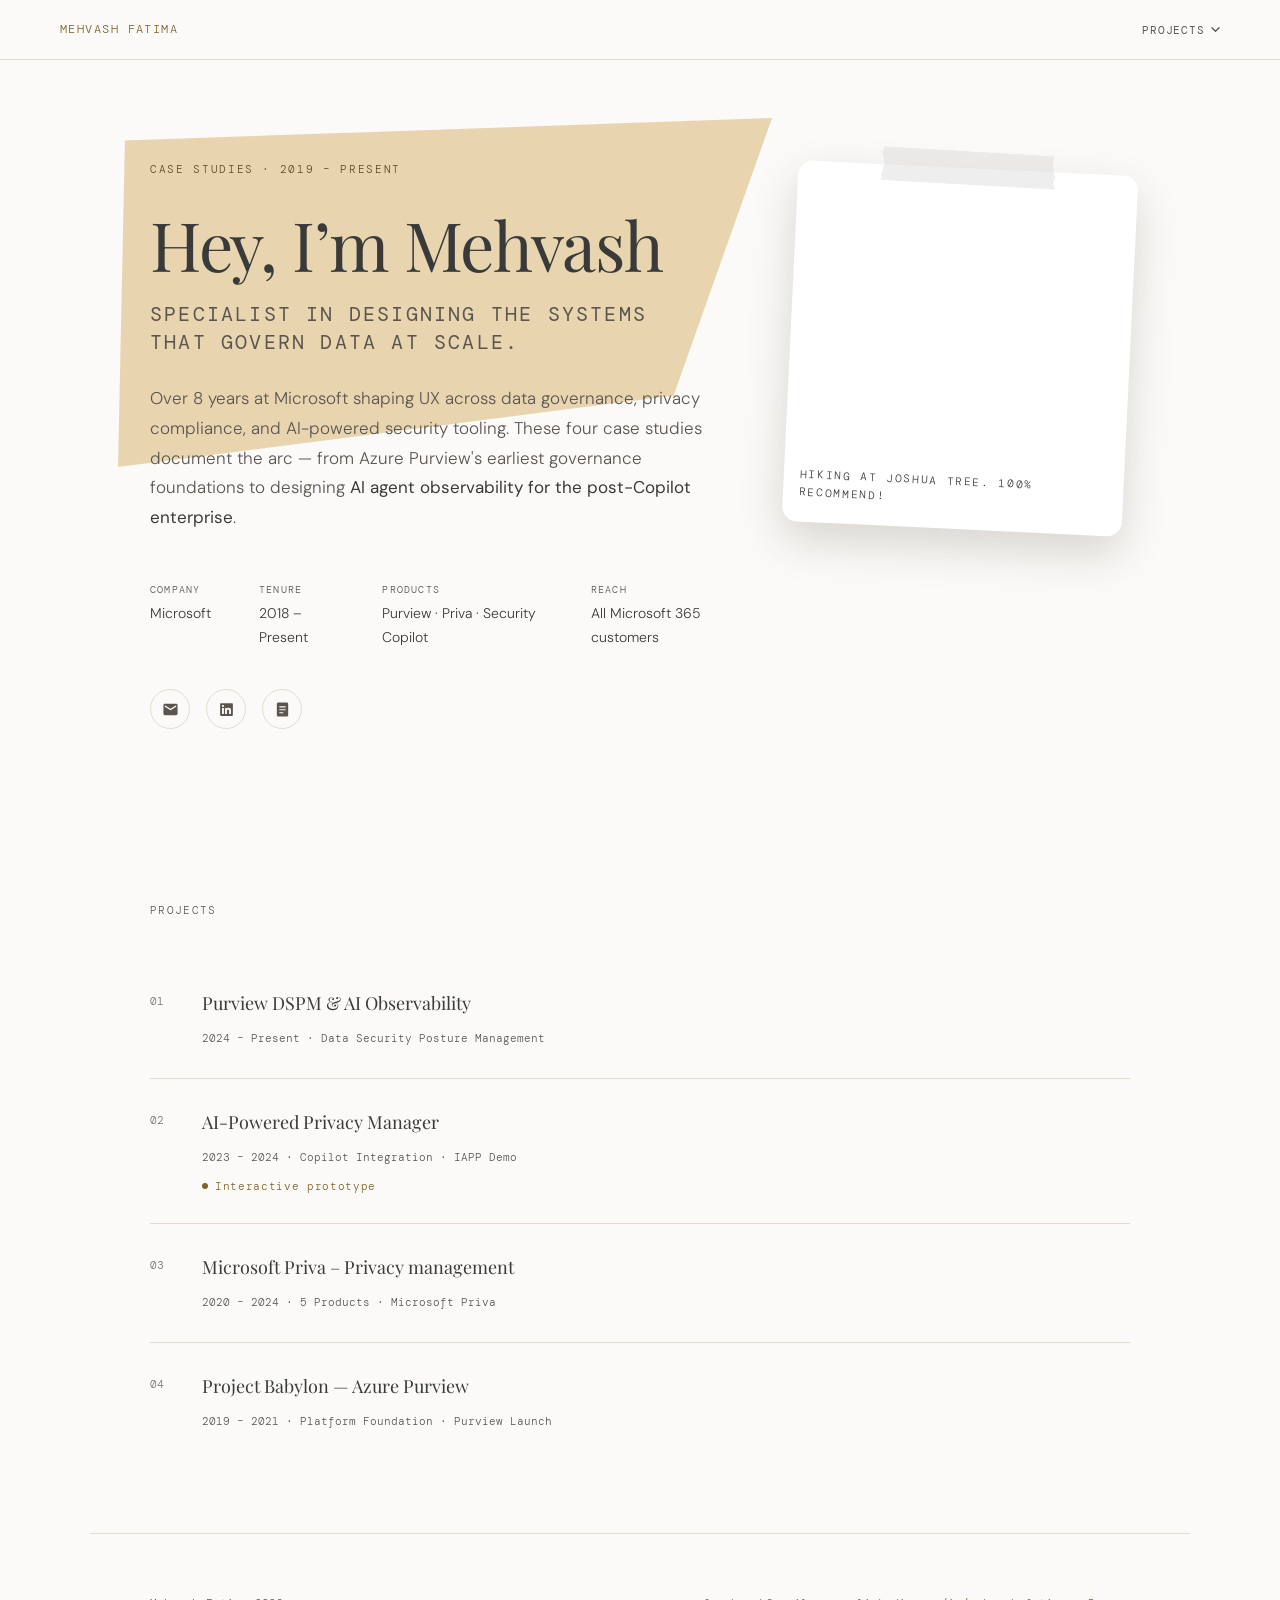
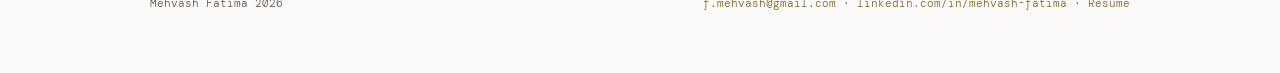
==== commit a0780bf8: "Flag the one project that has a prototype behind it A gold dot and "Interactive prototype" on case s" ====
--- a/index.html
+++ b/index.html
@@ -213,6 +213,31 @@
     margin-top: 3px;
   }
 
+  /* Marks the one project that has a clickable prototype behind it. A dot
+     rather than a ring: the prototype's gold spotlight is the loud version of
+     this and belongs on the case study's own call-to-action, not repeated in
+     every nav menu. Not a nested link — the row is already an <a>, and an <a>
+     inside an <a> is invalid; the case study carries the actual link. */
+  .nav-dropdown-menu .proj-flag {
+    display: flex;
+    align-items: center;
+    gap: 6px;
+    margin-top: 5px;
+    font-family: var(--mono);
+    font-size: 10px;
+    letter-spacing: 0.06em;
+    color: var(--accent);
+  }
+
+  .nav-dropdown-menu .proj-flag::before {
+    content: '';
+    flex: none;
+    width: 5px;
+    height: 5px;
+    border-radius: 50%;
+    background: var(--accent);
+  }
+
   /* ── HERO ── */
   /* Two columns on desktop: copy on the left, polaroid on the right. The photo
      column is sized in ch-free absolutes because the polaroid is a fixed piece
@@ -439,6 +464,33 @@
     color: var(--muted);
   }
 
+  /* The one project with a clickable prototype behind it. Same dot-and-label
+     as the nav dropdown so the two read as the same signal, sized for this
+     list's larger type. Deliberately quiet: the case study's own band is
+     where the prototype is actually sold. */
+  .toc-flag {
+    /* `flex`, not `inline-flex`: the meta above is an inline span, so an
+       inline box would flow onto the end of it and read as one more
+       middle-dot item instead of a separate signal. */
+    display: flex;
+    align-items: center;
+    gap: 7px;
+    margin-top: 8px;
+    font-family: var(--mono);
+    font-size: 11px;
+    letter-spacing: 0.06em;
+    color: var(--accent);
+  }
+
+  .toc-flag::before {
+    content: '';
+    flex: none;
+    width: 6px;
+    height: 6px;
+    border-radius: 50%;
+    background: var(--accent);
+  }
+
   /* ── CASE STUDY ── */
   .case-study {
     max-width: 1100px;
@@ -1248,6 +1300,7 @@
           <span class="proj-content">
             <span class="proj-title">AI-Powered Privacy Manager</span>
             <span class="proj-meta">2023 – 2024 · Copilot Integration · IAPP Demo</span>
+            <span class="proj-flag">Interactive prototype</span>
           </span>
         </a>
         <a href="case-study-03-priva.html">
@@ -1363,6 +1416,7 @@
       <div class="toc-item-content">
         <span class="toc-item-title">AI-Powered Privacy Manager</span>
         <span class="toc-item-meta">2023 – 2024 · Copilot Integration · IAPP Demo</span>
+        <span class="toc-flag">Interactive prototype</span>
       </div>
     </a>
     <a href="case-study-03-priva.html" class="toc-item">
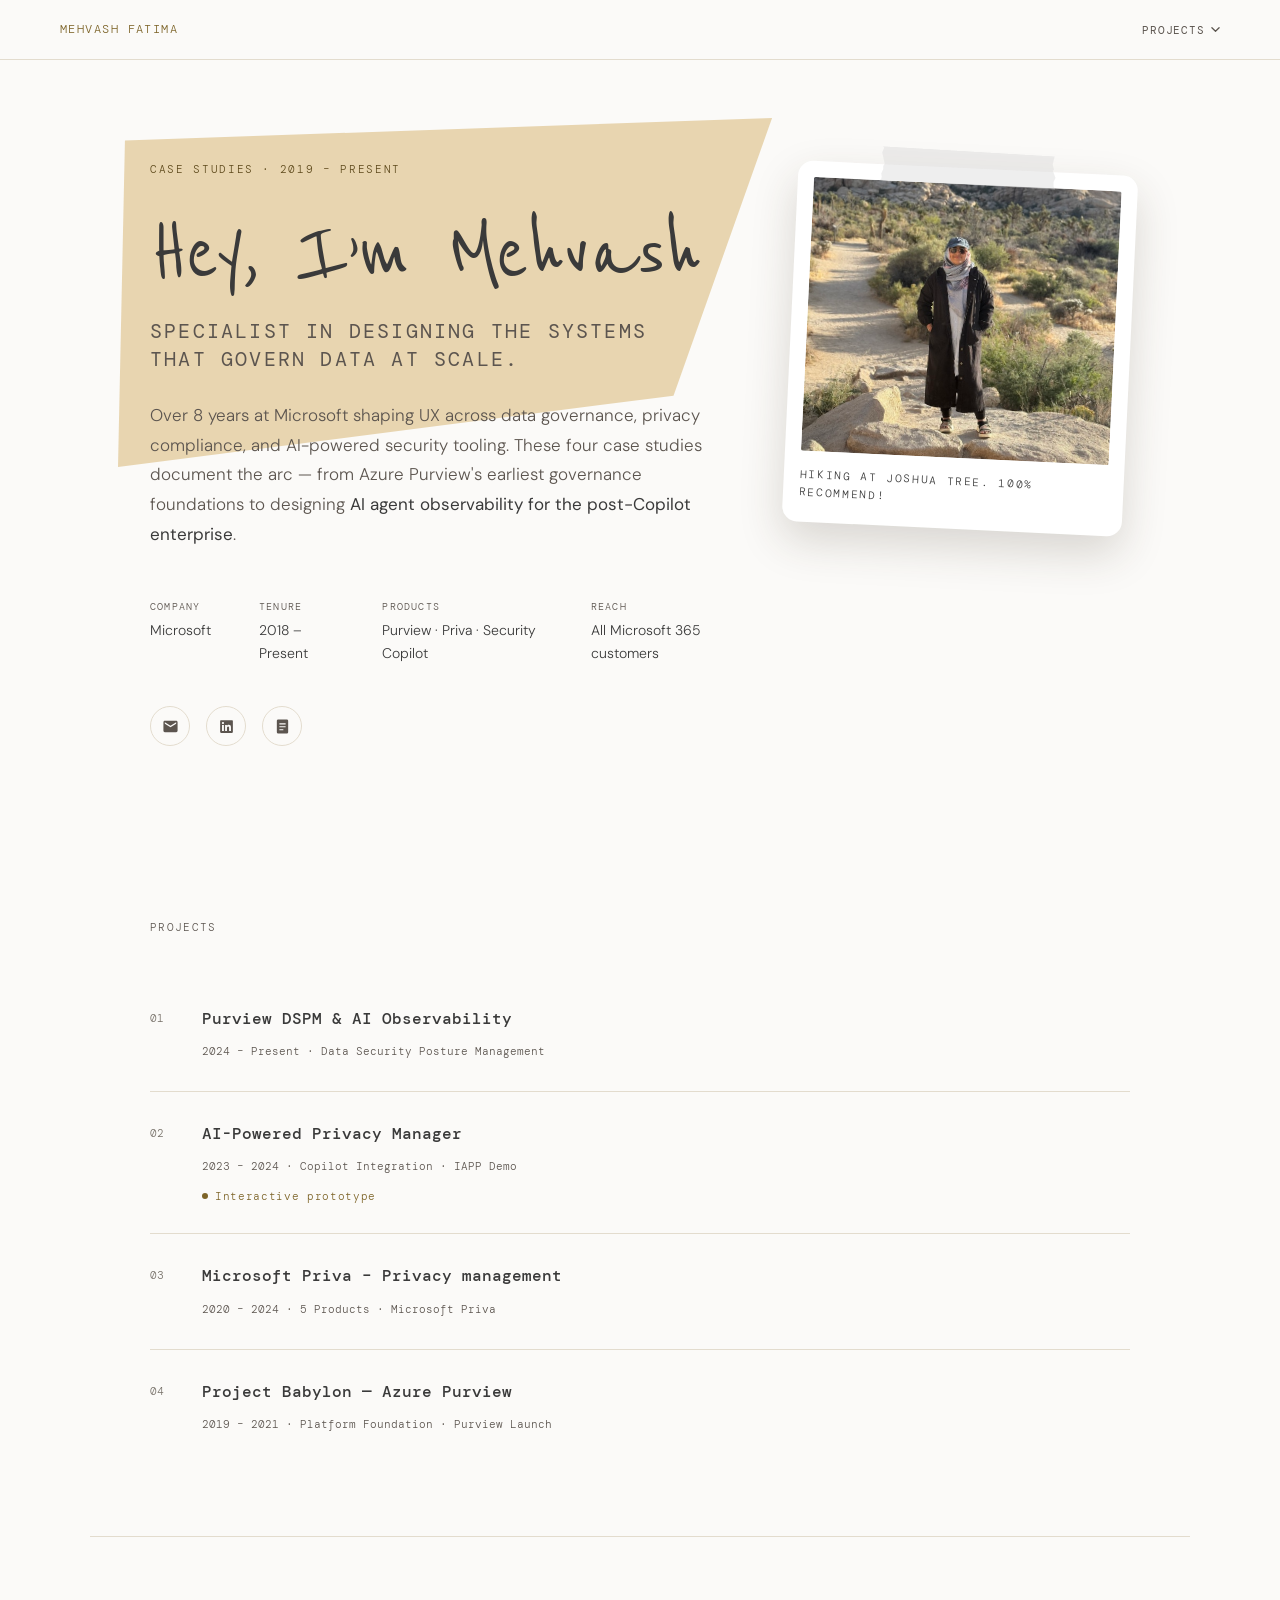
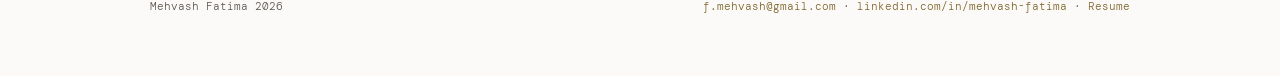
==== commit 2e0a59f4: "Swap the site's serif for DM Mono and hand-letter the page titles Playfair Display is gone. Everythi" ====
--- a/index.html
+++ b/index.html
@@ -5,7 +5,7 @@
 <meta name="viewport" content="width=device-width, initial-scale=1.0">
 <title>Portfolio · Mehvash Fatima</title>
 <link rel="preconnect" href="https://fonts.googleapis.com">
-<link href="https://fonts.googleapis.com/css2?family=Playfair+Display:ital,wght@0,400;0,700;1,400&family=DM+Sans:wght@300;400;500&family=DM+Mono:wght@400;500&display=swap" rel="stylesheet">
+<link href="https://fonts.googleapis.com/css2?family=DM+Mono:ital,wght@0,400;0,500;1,400&family=DM+Sans:wght@300;400;500&family=Reenie+Beanie&display=swap" rel="stylesheet">
 <style>
   *, *::before, *::after { box-sizing: border-box; margin: 0; padding: 0; }
 
@@ -34,7 +34,7 @@
     --wash-1:    #C8B89A;
     --wash-2:    #E8D5B0;
     --wash-3:    #C8A870;
-    --serif:     'Playfair Display', Georgia, serif;
+    --hand:      'Reenie Beanie', 'Segoe Script', cursive;
     --sans:      'DM Sans', sans-serif;
     --mono:      'DM Mono', monospace;
   }
@@ -326,10 +326,10 @@
      column so the headline gets all 980px, whereas here the two share a grid.
      `balance` keeps the break tidy if it does wrap on a narrow screen. */
   .hero h1 {
-    font-family: var(--serif);
-    font-size: clamp(42px, 5.4vw, 68px);
+    font-family: var(--hand);
+    font-size: clamp(54px, 7.8vw, 98px);
     font-weight: 400;
-    line-height: 1.08;
+    line-height: 0.92;
     letter-spacing: -0.02em;
     color: var(--ink);
     margin-bottom: 20px;
@@ -450,8 +450,9 @@
   .toc-item-content { flex: 1; min-width: 0; }
 
   .toc-item-title {
-    font-family: var(--serif);
-    font-size: 18px;
+    font-family: var(--mono);
+    font-size: 16px;
+    font-weight: 500;
     color: var(--ink);
     transition: color 0.2s;
     display: block;
@@ -537,8 +538,8 @@
   }
 
   .cs-number {
-    font-family: var(--serif);
-    font-size: 72px;
+    font-family: var(--mono);
+    font-size: 56px;
     color: var(--numeral-display);
     line-height: 1;
     padding-top: 4px;
@@ -557,8 +558,8 @@
   }
 
   .cs-title {
-    font-family: var(--serif);
-    font-size: clamp(28px, 4vw, 48px);
+    font-family: var(--mono);
+    font-size: clamp(22px, 3.1vw, 36px);
     font-weight: 400;
     line-height: 1.15;
     color: var(--ink);
@@ -765,8 +766,8 @@
   }
 
   .sidebar-value.large {
-    font-family: var(--serif);
-    font-size: 36px;
+    font-family: var(--mono);
+    font-size: 27px;
     color: var(--highlight);
     line-height: 1;
     margin-bottom: 6px;
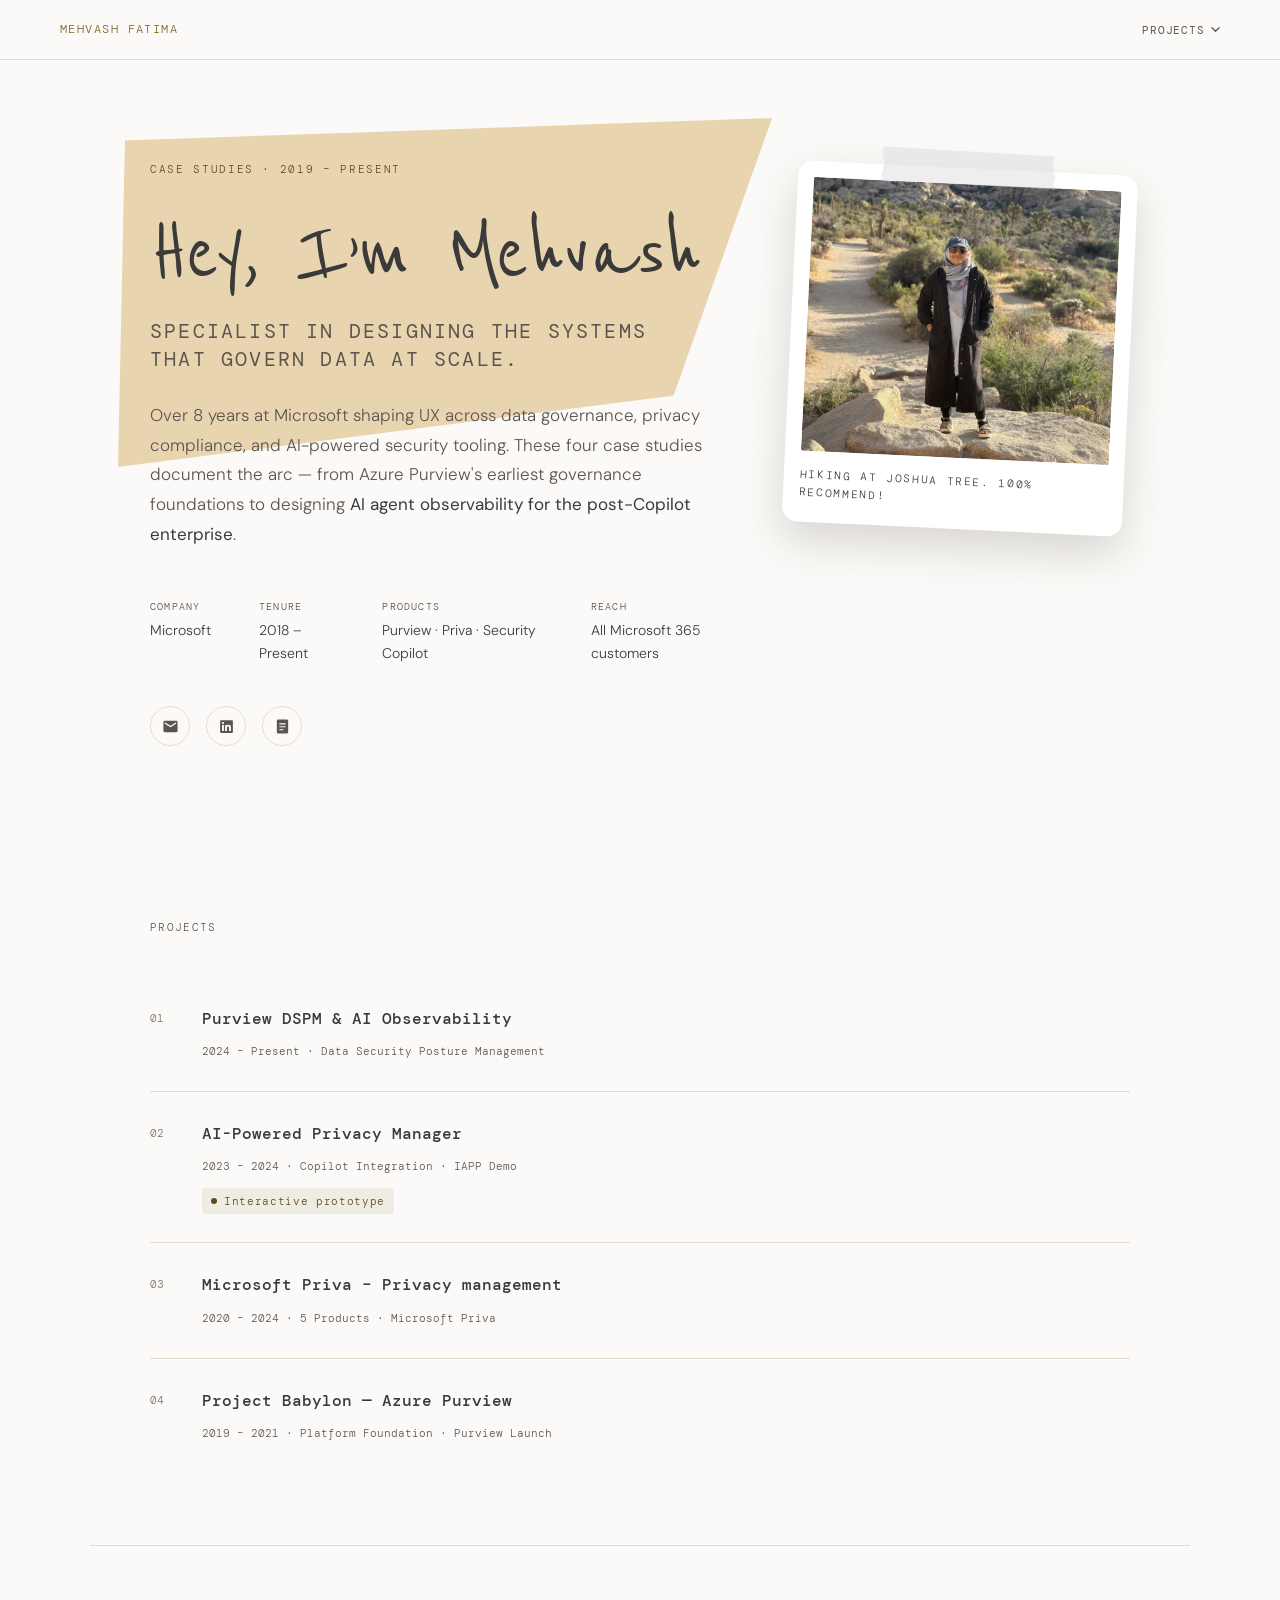
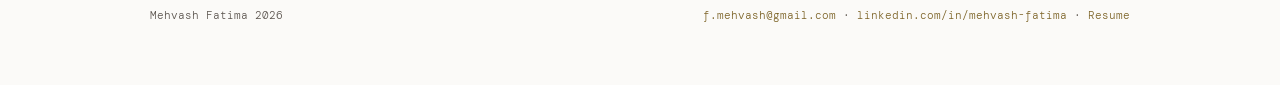
==== commit e73fda8c: "Give the prototype callout a highlight in both project lists A soft gold wash behind "Interactive pr" ====
--- a/index.html
+++ b/index.html
@@ -219,14 +219,21 @@
      every nav menu. Not a nested link — the row is already an <a>, and an <a>
      inside an <a> is invalid; the case study carries the actual link. */
   .nav-dropdown-menu .proj-flag {
-    display: flex;
+    /* `flex` keeps it on its own line; `fit-content` stops the highlight
+       stretching the full width of the row and reading as a banner. Radius
+       2px is the site's chip radius, from .tag. */
+    display: flex;
+    width: fit-content;
     align-items: center;
     gap: 6px;
-    margin-top: 5px;
+    margin-top: 6px;
+    padding: 3px 7px;
+    background: rgba(125, 100, 40, 0.09);
+    border-radius: 2px;
     font-family: var(--mono);
     font-size: 10px;
     letter-spacing: 0.06em;
-    color: var(--accent);
+    color: var(--highlight);
   }
 
   .nav-dropdown-menu .proj-flag::before {
@@ -235,7 +242,7 @@
     width: 5px;
     height: 5px;
     border-radius: 50%;
-    background: var(--accent);
+    background: var(--highlight);
   }
 
   /* ── HERO ── */
@@ -472,15 +479,21 @@
   .toc-flag {
     /* `flex`, not `inline-flex`: the meta above is an inline span, so an
        inline box would flow onto the end of it and read as one more
-       middle-dot item instead of a separate signal. */
-    display: flex;
+       middle-dot item instead of a separate signal. `fit-content` then stops
+       the highlight spanning the whole row. Radius 2px is the site's chip
+       radius, from .tag. */
+    display: flex;
+    width: fit-content;
     align-items: center;
     gap: 7px;
-    margin-top: 8px;
+    margin-top: 9px;
+    padding: 4px 9px;
+    background: rgba(125, 100, 40, 0.09);
+    border-radius: 2px;
     font-family: var(--mono);
     font-size: 11px;
     letter-spacing: 0.06em;
-    color: var(--accent);
+    color: var(--highlight);
   }
 
   .toc-flag::before {
@@ -489,7 +502,7 @@
     width: 6px;
     height: 6px;
     border-radius: 50%;
-    background: var(--accent);
+    background: var(--highlight);
   }
 
   /* ── CASE STUDY ── */
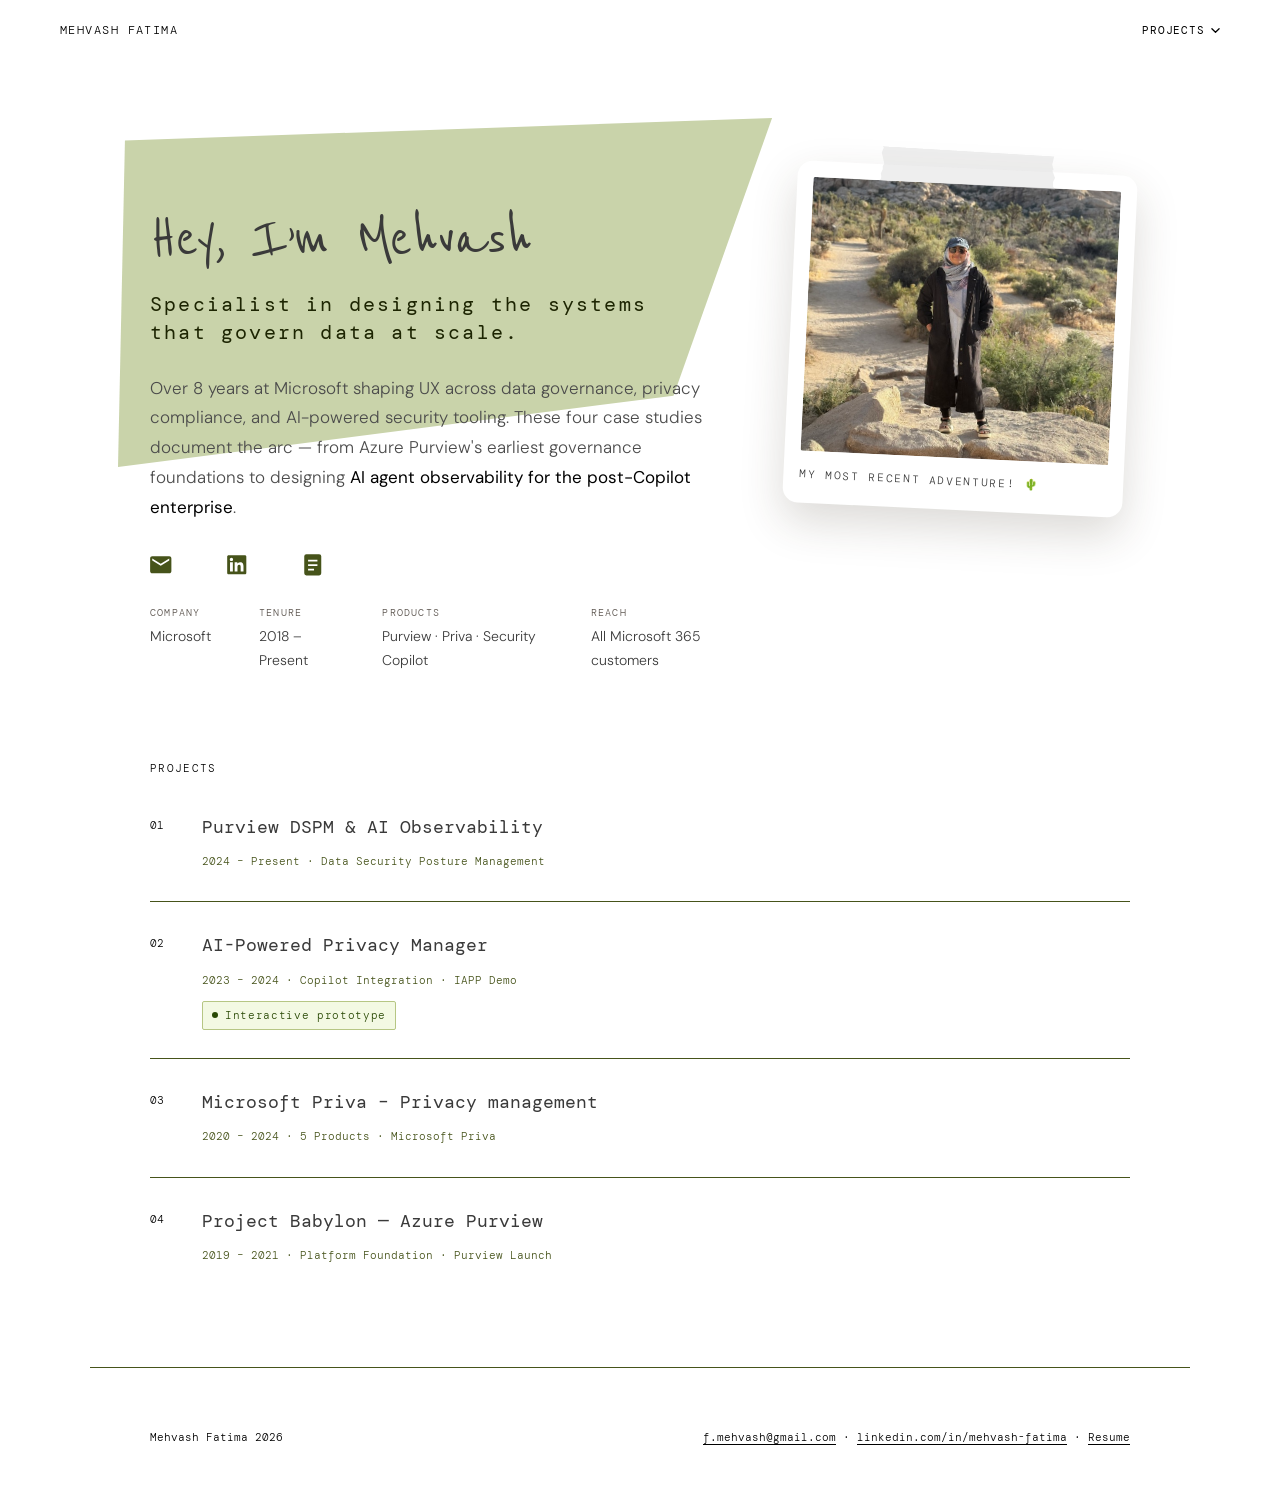
==== commit 1dce6ede: "Apply the olive design refresh across the site Palette: tan/gold tokens replaced with the olive set " ====
--- a/index.html
+++ b/index.html
@@ -13,14 +13,18 @@
     /* Light palette. Every ink/accent value below clears WCAG AA (4.5:1) on the
        darkest surface it can land on (--tag-bg), not just on --bg. */
     --bg:        #FBFAF8;
+    /* The page itself, nav and footer sit on pure white; --bg stays the
+       off-white for panes and image wells that sit inside the page. */
+    --page:      #FFFFFF;
     --surface:   #F5F1EA;
     --border:    #E3DCCE;
     --card:      #FFFFFF;
     --ink:       #3A3A3A;
     --muted:     #5C554F;
-    --accent:    #7D6428;
-    --highlight: #5E4A1C;
-    --tag-bg:    #F0EAE0;
+    --accent:    #46531A;
+    --highlight: #294905;
+    --tag-bg:    #F3F9E3;
+    --tag-border: #B6C684;
     /* Ghosted numerals. Light enough to stay background texture, dark
        enough to pass: --numeral 4.69:1 for 11px text, --numeral-display
        3.40:1 which clears large-text AA at 72px. Previously both used
@@ -30,10 +34,10 @@
     --final-tag: #A9C9A4;
     /* Angular "torn paper" fills. --wash backs the hero headline; the
        numbered three back the process principles. */
-    --wash:      #E8D5B0;
-    --wash-1:    #C8B89A;
-    --wash-2:    #E8D5B0;
-    --wash-3:    #C8A870;
+    --wash:      #C9D3AA;
+    --wash-1:    #B6C684;
+    --wash-2:    #C9D3AA;
+    --wash-3:    #A9BB74;
     --hand:      'Reenie Beanie', 'Segoe Script', cursive;
     --sans:      'DM Sans', sans-serif;
     --mono:      'DM Mono', monospace;
@@ -45,7 +49,7 @@
   }
 
   body {
-    background: var(--bg);
+    background: var(--page);
     color: var(--ink);
     font-family: var(--sans);
     font-weight: 300;
@@ -58,9 +62,8 @@
     position: fixed;
     top: 0; left: 0; right: 0;
     z-index: 100;
-    background: rgba(251,250,248,0.92);
+    background: rgba(255,255,255,0.92);
     backdrop-filter: blur(12px);
-    border-bottom: 1px solid var(--border);
     padding: 0 60px;
     height: 60px;
     display: flex;
@@ -72,7 +75,7 @@
     font-family: var(--mono);
     font-size: 12px;
     letter-spacing: 0.12em;
-    color: var(--accent);
+    color: #000;
     text-transform: uppercase;
     text-decoration: none;
   }
@@ -110,7 +113,7 @@
     cursor: pointer;
     font-family: var(--mono);
     font-size: 11px;
-    color: var(--muted);
+    color: #000;
     letter-spacing: 0.08em;
     text-transform: uppercase;
     transition: color 0.2s;
@@ -119,7 +122,7 @@
 
   .nav-dropdown-trigger:hover,
   .nav-dropdown.open .nav-dropdown-trigger {
-    color: var(--ink);
+    color: var(--accent);
   }
 
   .nav-dropdown-trigger svg {
@@ -228,7 +231,8 @@
     gap: 6px;
     margin-top: 6px;
     padding: 3px 7px;
-    background: rgba(125, 100, 40, 0.09);
+    background: var(--tag-bg);
+    border: 1px solid var(--tag-border);
     border-radius: 2px;
     font-family: var(--mono);
     font-size: 10px;
@@ -253,7 +257,7 @@
     /* Held in a variable because the wash below bleeds past the copy column
        and has to know how much gutter is left to bleed into. */
     --hero-pad: 60px;
-    padding: 160px var(--hero-pad) 100px;
+    padding: 160px var(--hero-pad) 50px;
     max-width: 1100px;
     margin: 0 auto;
     display: grid;
@@ -287,6 +291,9 @@
      pseudo-element and never enters the accessibility tree. */
   .hero-body {
     position: relative;
+    /* Keeps the 47px the headline sits below the top of the wash in the design
+       (it was the eyebrow's height; the eyebrow is gone, the offset is not). */
+    padding-top: 47px;
   }
 
   .hero-body::before {
@@ -318,23 +325,11 @@
     z-index: 1;
   }
 
-  /* --highlight rather than --accent: this sits on the tan wash, where
-     --accent falls to 3.91:1. */
-  .hero-eyebrow {
-    font-family: var(--mono);
-    font-size: 11px;
-    letter-spacing: 0.15em;
-    color: var(--highlight);
-    text-transform: uppercase;
-    margin-bottom: 28px;
-  }
-
-  /* Capped below the Figma 78px: there the polaroid floats outside the content
-     column so the headline gets all 980px, whereas here the two share a grid.
-     `balance` keeps the break tidy if it does wrap on a narrow screen. */
+  /* 68px is the Figma size; it scales down on narrow screens rather than up on
+     wide ones. `balance` keeps the break tidy if it does wrap. */
   .hero h1 {
     font-family: var(--hand);
-    font-size: clamp(54px, 7.8vw, 98px);
+    font-size: clamp(54px, 7.8vw, 68px);
     font-weight: 400;
     line-height: 0.92;
     letter-spacing: -0.02em;
@@ -357,20 +352,26 @@
     color: var(--muted);
   }
 
+  /* The design sets the tagline in lowercase with a capital first letter, in
+     a near-black olive (10.15:1 on the wash). */
   .hero-tagline {
     max-width: 42ch;
     margin-bottom: 28px;
-  }
+    color: #1D2502;
+    text-transform: lowercase;
+  }
+
+  .hero-tagline::first-letter { text-transform: uppercase; }
 
   .hero-summary {
     font-size: 17px;
     line-height: 1.75;
-    color: var(--muted);
+    color: #4B4B4B;
     max-width: 640px;
-    margin-bottom: 48px;
-  }
-
-  .hero-summary strong { color: var(--ink); font-weight: 400; }
+    margin-bottom: 12px;
+  }
+
+  .hero-summary strong { color: #000; font-weight: 400; }
 
   .hero-meta {
     display: flex;
@@ -408,8 +409,8 @@
   .toc-section {
     max-width: 1100px;
     margin: 0 auto;
-    padding: 72px 60px;
-    border-bottom: 1px solid var(--border);
+    padding: 36px 60px 72px;
+    border-bottom: 1px solid var(--accent);
   }
 
   /* Section eyebrow, shared by "Process" and "Projects". */
@@ -418,9 +419,9 @@
     font-family: var(--mono);
     font-size: 11px;
     letter-spacing: 0.12em;
-    color: var(--muted);
-    text-transform: uppercase;
-    margin-bottom: 40px;
+    color: #000;
+    text-transform: uppercase;
+    margin-bottom: 20px;
   }
 
   .process-label { margin-bottom: 24px; }
@@ -435,12 +436,14 @@
     align-items: flex-start;
     gap: 24px;
     padding: 28px 0;
-    border-top: 1px solid var(--border);
+    border-top: 1px solid var(--accent);
     text-decoration: none;
     transition: all 0.2s;
   }
 
-  .toc-item:first-child { border-top: none; }
+  /* The first row sits closer to the "Projects" label than the rest sit to each
+     other, so its own top padding is halved. */
+  .toc-item:first-child { border-top: none; padding-top: 14px; }
 
   .toc-item:hover .toc-item-title { color: var(--highlight); }
   .toc-item:hover .toc-num { color: var(--accent); }
@@ -448,7 +451,7 @@
   .toc-num {
     font-family: var(--mono);
     font-size: 11px;
-    color: var(--numeral);
+    color: #000;
     min-width: 28px;
     padding-top: 4px;
     transition: color 0.2s;
@@ -458,8 +461,8 @@
 
   .toc-item-title {
     font-family: var(--mono);
-    font-size: 16px;
-    font-weight: 500;
+    font-size: 18px;
+    font-weight: 400;
     color: var(--ink);
     transition: color 0.2s;
     display: block;
@@ -469,7 +472,7 @@
   .toc-item-meta {
     font-family: var(--mono);
     font-size: 11px;
-    color: var(--muted);
+    color: var(--accent);
   }
 
   /* The one project with a clickable prototype behind it. Same dot-and-label
@@ -488,7 +491,8 @@
     gap: 7px;
     margin-top: 9px;
     padding: 4px 9px;
-    background: rgba(125, 100, 40, 0.09);
+    background: var(--tag-bg);
+    border: 1px solid var(--tag-border);
     border-radius: 2px;
     font-family: var(--mono);
     font-size: 11px;
@@ -802,8 +806,8 @@
 
   .role-pill {
     display: inline-block;
-    background: rgba(125,100,40,0.07);
-    border: 1px solid rgba(125,100,40,0.28);
+    background: rgba(70, 83, 26,0.07);
+    border: 1px solid rgba(70, 83, 26,0.28);
     color: var(--accent);
     font-family: var(--mono);
     font-size: 11px;
@@ -825,13 +829,19 @@
   footer p {
     font-family: var(--mono);
     font-size: 11px;
-    color: var(--muted);
+    color: #000;
   }
 
   footer a {
-    color: var(--accent);
-    text-decoration: none;
-  }
+    color: #000;
+    /* Links and their surrounding text are both black here, so colour cannot
+       tell them apart; the underline does (WCAG 1.4.1). */
+    text-decoration: underline;
+    text-decoration-thickness: 1px;
+    text-underline-offset: 3px;
+  }
+
+  footer a:hover { color: var(--accent); }
 
   /* ── SCROLL ANIMATION ── */
   @keyframes fadeUp {
@@ -988,18 +998,24 @@
   .hero-contact {
     display: flex;
     gap: 16px;
-    margin-top: 40px;
+    margin-bottom: 10px;
+    /* Each icon is a 60px circle with a 25.5px glyph centred in it, and the
+       envelope's path starts ~2px inside its own box, so the first glyph sits
+       19.4px right of the column edge. Pull the row back by that much so the
+       glyph lines up with "Company" above; the circle (and its hover fill and
+       focus ring) extends into the gutter instead. */
+    margin-left: -19.4px;
   }
 
   .hero-contact a {
     display: flex;
     align-items: center;
     justify-content: center;
-    width: 40px;
-    height: 40px;
-    border: 1px solid var(--border);
+    width: 60px;
+    height: 60px;
+    border: 1px solid transparent;
     border-radius: 50%;
-    color: var(--muted);
+    color: var(--accent);
     transition: color 0.2s, border-color 0.2s, background 0.2s;
   }
 
@@ -1010,8 +1026,8 @@
   }
 
   .hero-contact svg {
-    width: 17px;
-    height: 17px;
+    width: 25.5px;
+    height: 25.5px;
   }
 
   /* Polaroid. `position: relative` anchors the tape strip, and the extra
@@ -1194,7 +1210,7 @@
       --hero-pad: 28px;
       padding: 116px var(--hero-pad) 40px;
     }
-    .hero-contact { margin-top: 28px; }
+    .hero-contact { margin-bottom: 7px; }
 
     /* The polaroid is a desktop flourish. On a phone it lands under the hero
        copy and pushes the project list further below the fold, so it goes.
@@ -1203,7 +1219,7 @@
        leaving it in the accessibility tree would just be a mismatch. */
     .about-photo-card { display: none; }
     .toc-section { padding: 32px 28px 56px; }
-    .toc-label { margin-bottom: 24px; }
+    .toc-label { margin-bottom: 12px; }
     .process-section { padding: 0 28px 48px; }
     .process-intro { margin-bottom: 36px; }
     .process-grid {
@@ -1341,18 +1357,11 @@
 <!-- HERO -->
 <div class="hero">
  <div class="hero-body">
-  <p class="hero-eyebrow">Case Studies · 2019 – Present</p>
   <h1>Hey, I’m Mehvash</h1>
   <p class="hero-tagline">Specialist in designing the systems that govern data at scale.</p>
   <p class="hero-summary">
     Over 8 years at Microsoft shaping UX across data governance, privacy compliance, and AI-powered security tooling. These four case studies document the arc — from Azure Purview's earliest governance foundations to designing <strong>AI agent observability for the post-Copilot enterprise</strong>.
   </p>
-  <div class="hero-meta">
-    <div class="meta-item"><span class="meta-label">Company</span><span class="meta-value">Microsoft</span></div>
-    <div class="meta-item"><span class="meta-label">Tenure</span><span class="meta-value">2018 – Present</span></div>
-    <div class="meta-item"><span class="meta-label">Products</span><span class="meta-value">Purview · Priva · Security Copilot</span></div>
-    <div class="meta-item"><span class="meta-label">Reach</span><span class="meta-value">All Microsoft 365 customers</span></div>
-  </div>
   <div class="hero-contact">
       <a href="mailto:f.mehvash@gmail.com" title="Email" aria-label="Email"><svg viewBox="0 0 24 24" fill="currentColor" xmlns="http://www.w3.org/2000/svg"><path d="M20 4H4c-1.1 0-1.99.9-1.99 2L2 18c0 1.1.9 2 2 2h16c1.1 0 2-.9 2-2V6c0-1.1-.9-2-2-2zm0 4-8 5-8-5V6l8 5 8-5v2z"/></svg></a>
       <a href="https://www.linkedin.com/in/mehvash-fatima/" title="LinkedIn" aria-label="LinkedIn" target="_blank" rel="noopener"><!-- viewBox padded to 32 units so this solid square glyph sits on the same
@@ -1363,6 +1372,12 @@
            three sit on the same optical keyline. -->
       <a href="mehvashfatima-resume.pdf" title="Resume (PDF)" aria-label="Resume (PDF, opens in a new tab)" target="_blank" rel="noopener"><svg viewBox="0 0 24 24" fill="currentColor" xmlns="http://www.w3.org/2000/svg"><path fill-rule="evenodd" clip-rule="evenodd" d="M6 2h12a2 2 0 0 1 2 2v16a2 2 0 0 1-2 2H6a2 2 0 0 1-2-2V4a2 2 0 0 1 2-2Zm1.6 5.4h8.8V9H7.6V7.4Zm0 4.2h8.8v1.6H7.6v-1.6Zm0 4.2h5.6v1.6H7.6v-1.6Z"/></svg></a>
     </div>
+  <div class="hero-meta">
+    <div class="meta-item"><span class="meta-label">Company</span><span class="meta-value">Microsoft</span></div>
+    <div class="meta-item"><span class="meta-label">Tenure</span><span class="meta-value">2018 – Present</span></div>
+    <div class="meta-item"><span class="meta-label">Products</span><span class="meta-value">Purview · Priva · Security Copilot</span></div>
+    <div class="meta-item"><span class="meta-label">Reach</span><span class="meta-value">All Microsoft 365 customers</span></div>
+  </div>
  </div>
 
  <figure class="about-photo-card">
@@ -1378,7 +1393,7 @@
             alt="Mehvash standing on a boulder on a desert trail in Joshua Tree National Park, wearing a long dark coat and cap, with Joshua trees and scrub behind her.">
      </picture>
    </div>
-   <figcaption class="about-photo-caption">Hiking at Joshua Tree. 100% recommend!</figcaption>
+   <figcaption class="about-photo-caption">My most recent adventure! 🌵</figcaption>
  </figure>
 </div>
 
